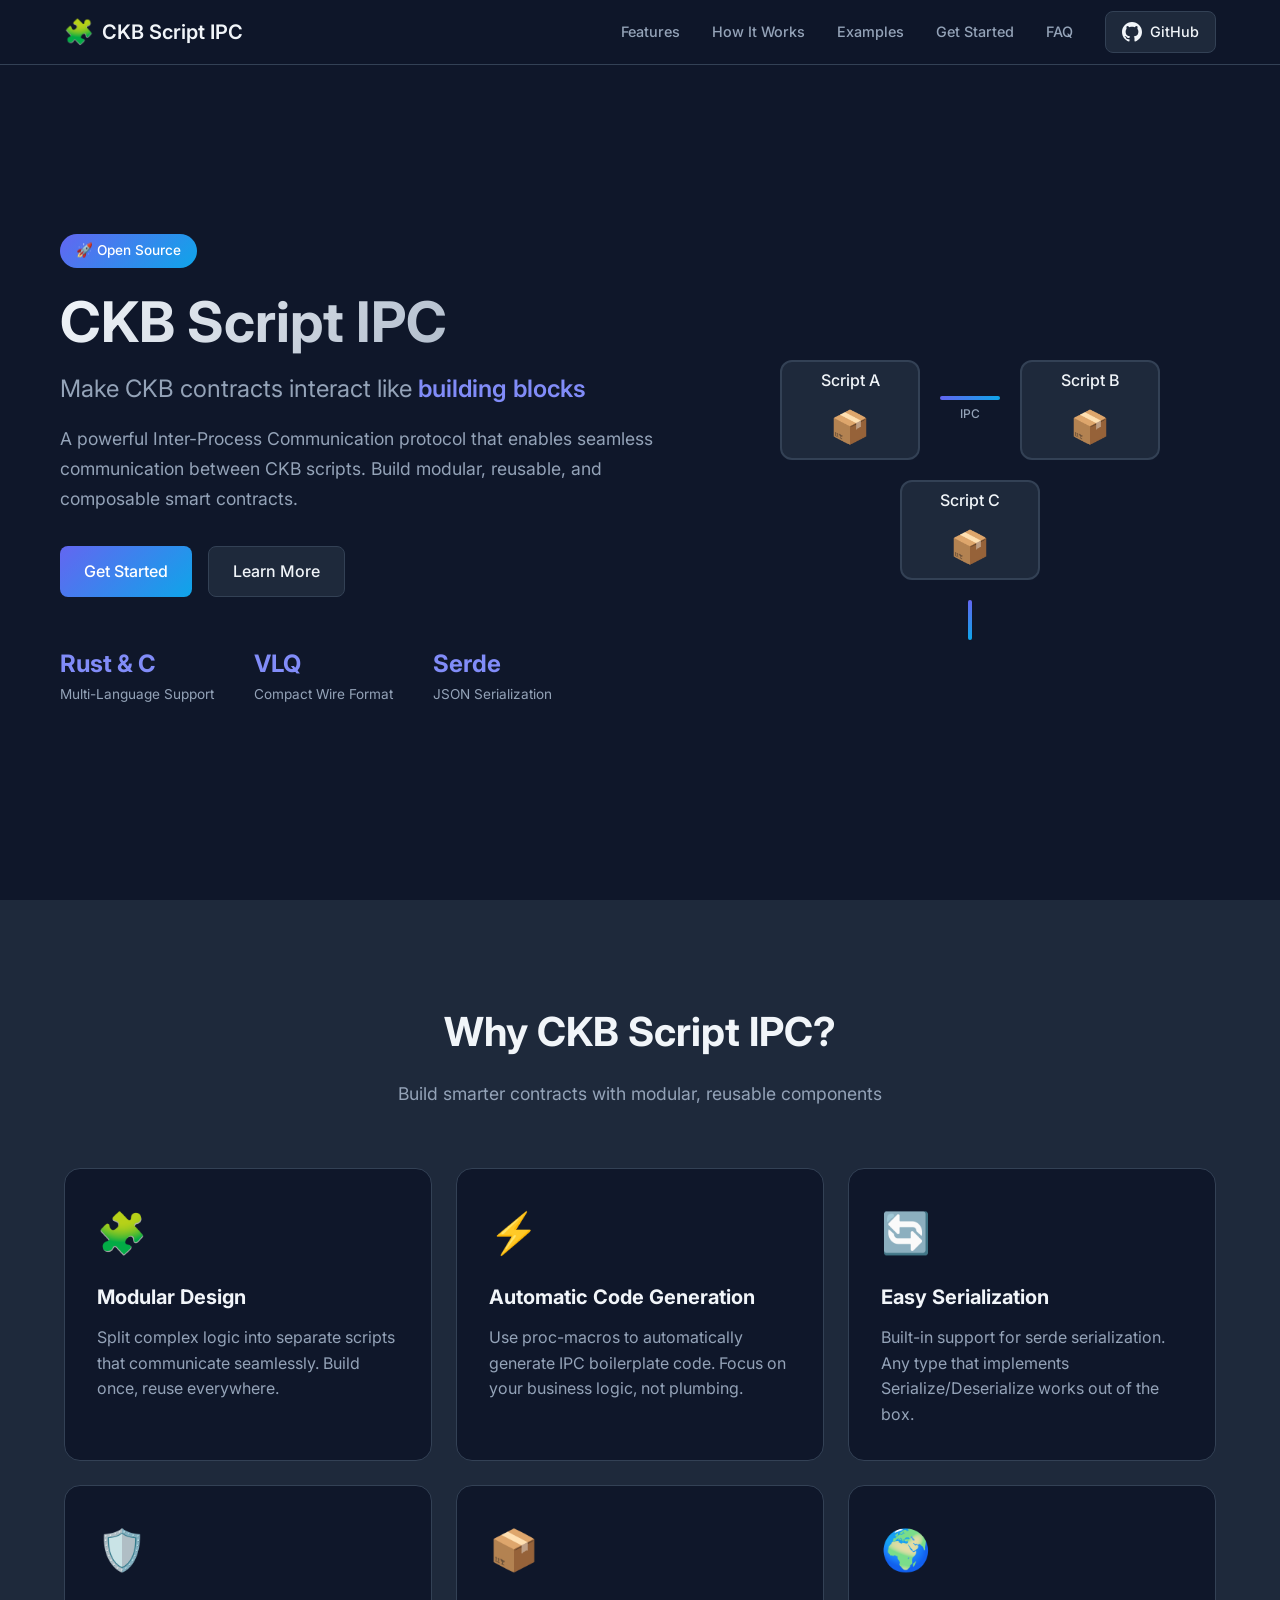
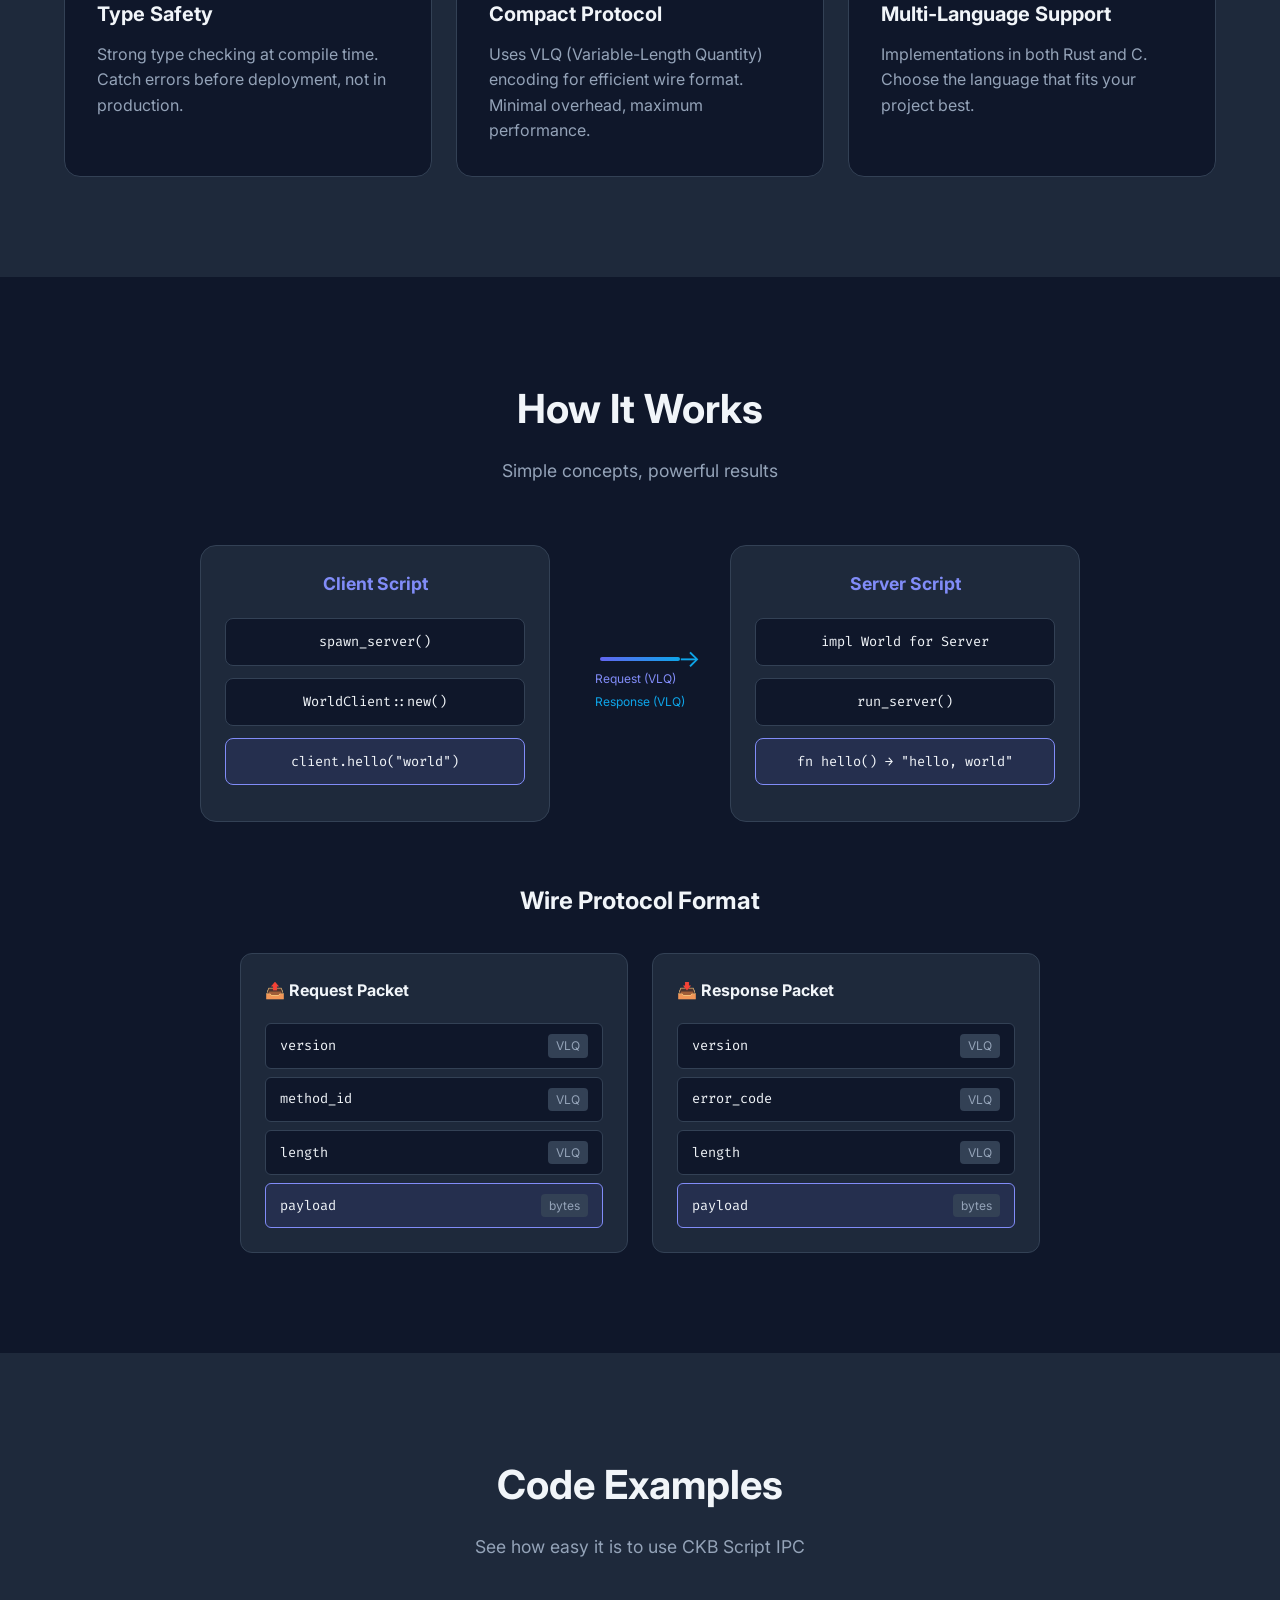
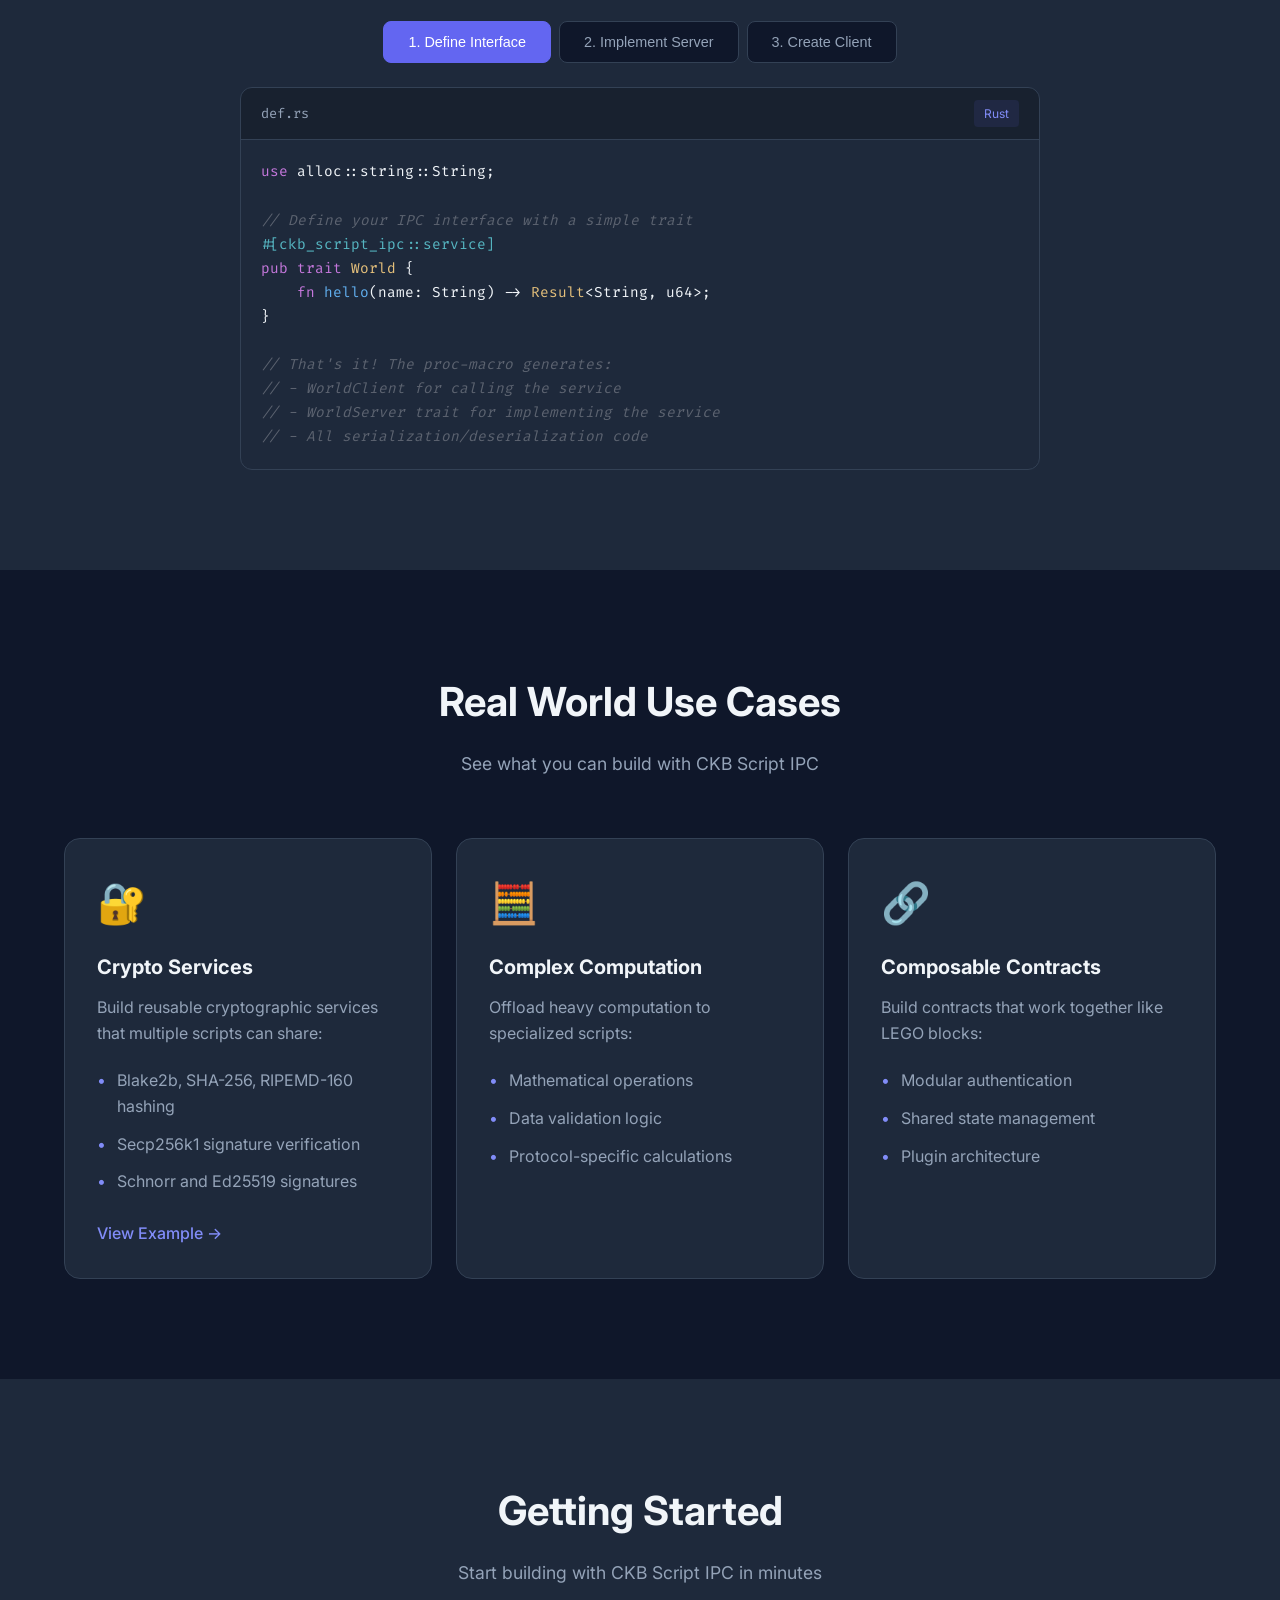
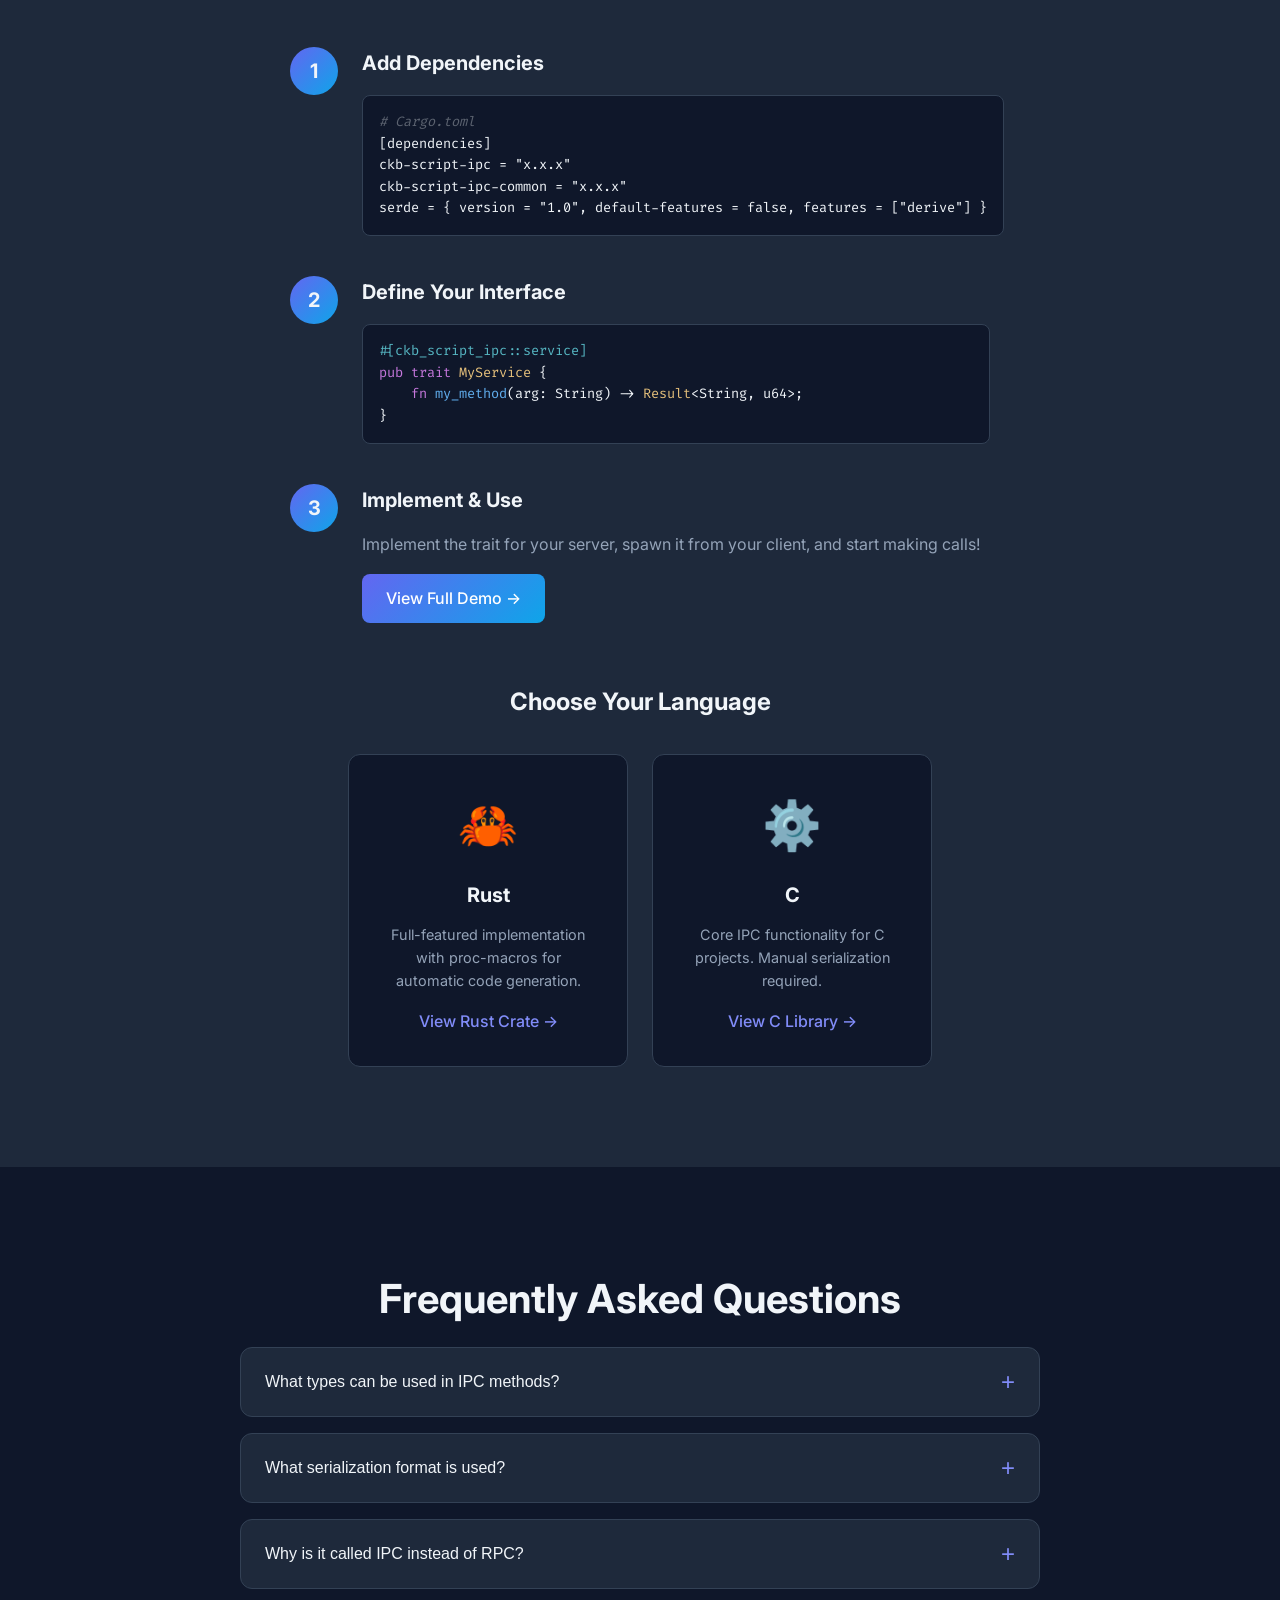
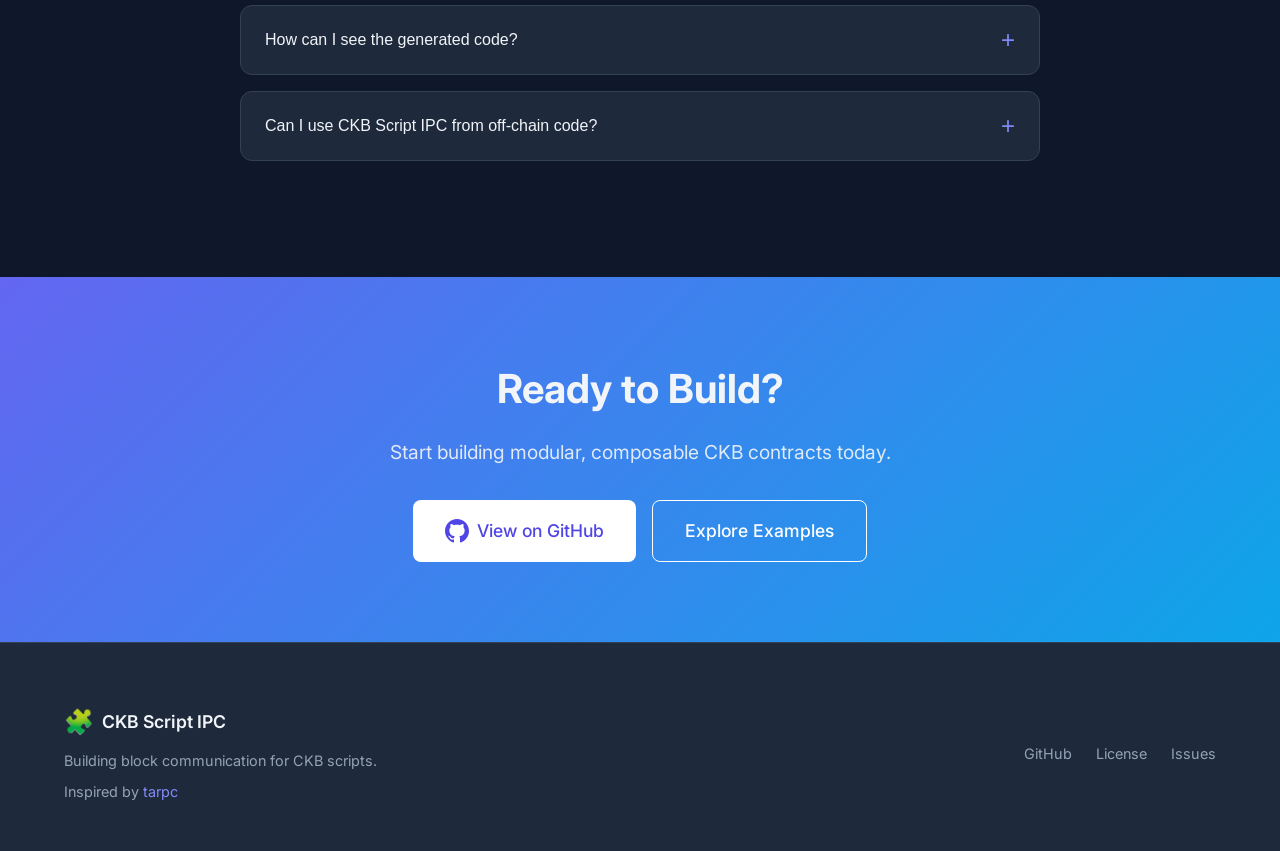
==== docs/index.html @ 823bba5c "Add frontend website to introduce CKB Script IPC technology Co-authored-by: gpBlockchain <32102187+g" ====
<!DOCTYPE html>
<html lang="en">
<head>
    <meta charset="UTF-8">
    <meta name="viewport" content="width=device-width, initial-scale=1.0">
    <title>CKB Script IPC - Building Block Communication for CKB Scripts</title>
    <link rel="stylesheet" href="styles.css">
    <link rel="preconnect" href="https://fonts.googleapis.com">
    <link rel="preconnect" href="https://fonts.gstatic.com" crossorigin>
    <link href="https://fonts.googleapis.com/css2?family=Inter:wght@300;400;500;600;700&family=Fira+Code:wght@400;500&display=swap" rel="stylesheet">
</head>
<body>
    <!-- Navigation -->
    <nav class="navbar">
        <div class="nav-container">
            <a href="#" class="logo">
                <span class="logo-icon">🧩</span>
                CKB Script IPC
            </a>
            <div class="nav-links">
                <a href="#features">Features</a>
                <a href="#how-it-works">How It Works</a>
                <a href="#examples">Examples</a>
                <a href="#getting-started">Get Started</a>
                <a href="#faq">FAQ</a>
                <a href="https://github.com/gpBlockchain/ckb-script-ipc" target="_blank" class="btn-github" aria-label="View project on GitHub">
                    <svg width="20" height="20" viewBox="0 0 24 24" fill="currentColor" aria-hidden="true">
                        <path d="M12 0c-6.626 0-12 5.373-12 12 0 5.302 3.438 9.8 8.207 11.387.599.111.793-.261.793-.577v-2.234c-3.338.726-4.033-1.416-4.033-1.416-.546-1.387-1.333-1.756-1.333-1.756-1.089-.745.083-.729.083-.729 1.205.084 1.839 1.237 1.839 1.237 1.07 1.834 2.807 1.304 3.492.997.107-.775.418-1.305.762-1.604-2.665-.305-5.467-1.334-5.467-5.931 0-1.311.469-2.381 1.236-3.221-.124-.303-.535-1.524.117-3.176 0 0 1.008-.322 3.301 1.23.957-.266 1.983-.399 3.003-.404 1.02.005 2.047.138 3.006.404 2.291-1.552 3.297-1.23 3.297-1.23.653 1.653.242 2.874.118 3.176.77.84 1.235 1.911 1.235 3.221 0 4.609-2.807 5.624-5.479 5.921.43.372.823 1.102.823 2.222v3.293c0 .319.192.694.801.576 4.765-1.589 8.199-6.086 8.199-11.386 0-6.627-5.373-12-12-12z"/>
                    </svg>
                    GitHub
                </a>
            </div>
            <button class="mobile-menu-btn">☰</button>
        </div>
    </nav>

    <!-- Hero Section -->
    <header class="hero">
        <div class="hero-content">
            <div class="hero-badge">🚀 Open Source</div>
            <h1>CKB Script IPC</h1>
            <p class="hero-subtitle">
                Make CKB contracts interact like <span class="highlight">building blocks</span>
            </p>
            <p class="hero-description">
                A powerful Inter-Process Communication protocol that enables seamless communication 
                between CKB scripts. Build modular, reusable, and composable smart contracts.
            </p>
            <div class="hero-buttons">
                <a href="#getting-started" class="btn btn-primary">Get Started</a>
                <a href="#how-it-works" class="btn btn-secondary">Learn More</a>
            </div>
            <div class="hero-stats">
                <div class="stat">
                    <span class="stat-number">Rust & C</span>
                    <span class="stat-label">Multi-Language Support</span>
                </div>
                <div class="stat">
                    <span class="stat-number">VLQ</span>
                    <span class="stat-label">Compact Wire Format</span>
                </div>
                <div class="stat">
                    <span class="stat-number">Serde</span>
                    <span class="stat-label">JSON Serialization</span>
                </div>
            </div>
        </div>
        <div class="hero-visual">
            <div class="blocks-animation">
                <div class="block block-1">
                    <span>Script A</span>
                    <div class="block-icon">📦</div>
                </div>
                <div class="connection">
                    <div class="data-flow"></div>
                    <span class="connection-label">IPC</span>
                </div>
                <div class="block block-2">
                    <span>Script B</span>
                    <div class="block-icon">📦</div>
                </div>
                <div class="connection vertical">
                    <div class="data-flow"></div>
                </div>
                <div class="block block-3">
                    <span>Script C</span>
                    <div class="block-icon">📦</div>
                </div>
            </div>
        </div>
    </header>

    <!-- Features Section -->
    <section id="features" class="features">
        <div class="container">
            <h2 class="section-title">Why CKB Script IPC?</h2>
            <p class="section-subtitle">
                Build smarter contracts with modular, reusable components
            </p>
            <div class="features-grid">
                <div class="feature-card">
                    <div class="feature-icon">🧩</div>
                    <h3>Modular Design</h3>
                    <p>Split complex logic into separate scripts that communicate seamlessly. Build once, reuse everywhere.</p>
                </div>
                <div class="feature-card">
                    <div class="feature-icon">⚡</div>
                    <h3>Automatic Code Generation</h3>
                    <p>Use proc-macros to automatically generate IPC boilerplate code. Focus on your business logic, not plumbing.</p>
                </div>
                <div class="feature-card">
                    <div class="feature-icon">🔄</div>
                    <h3>Easy Serialization</h3>
                    <p>Built-in support for serde serialization. Any type that implements Serialize/Deserialize works out of the box.</p>
                </div>
                <div class="feature-card">
                    <div class="feature-icon">🛡️</div>
                    <h3>Type Safety</h3>
                    <p>Strong type checking at compile time. Catch errors before deployment, not in production.</p>
                </div>
                <div class="feature-card">
                    <div class="feature-icon">📦</div>
                    <h3>Compact Protocol</h3>
                    <p>Uses VLQ (Variable-Length Quantity) encoding for efficient wire format. Minimal overhead, maximum performance.</p>
                </div>
                <div class="feature-card">
                    <div class="feature-icon">🌍</div>
                    <h3>Multi-Language Support</h3>
                    <p>Implementations in both Rust and C. Choose the language that fits your project best.</p>
                </div>
            </div>
        </div>
    </section>

    <!-- How It Works Section -->
    <section id="how-it-works" class="how-it-works">
        <div class="container">
            <h2 class="section-title">How It Works</h2>
            <p class="section-subtitle">
                Simple concepts, powerful results
            </p>
            
            <div class="architecture">
                <div class="arch-diagram">
                    <div class="arch-layer client-layer">
                        <h4>Client Script</h4>
                        <div class="arch-box">
                            <span>spawn_server()</span>
                        </div>
                        <div class="arch-box">
                            <span>WorldClient::new()</span>
                        </div>
                        <div class="arch-box highlight-box">
                            <span>client.hello("world")</span>
                        </div>
                    </div>
                    
                    <div class="arch-arrow">
                        <div class="arrow-line"></div>
                        <div class="arrow-labels">
                            <span class="arrow-label request">Request (VLQ)</span>
                            <span class="arrow-label response">Response (VLQ)</span>
                        </div>
                    </div>
                    
                    <div class="arch-layer server-layer">
                        <h4>Server Script</h4>
                        <div class="arch-box">
                            <span>impl World for Server</span>
                        </div>
                        <div class="arch-box">
                            <span>run_server()</span>
                        </div>
                        <div class="arch-box highlight-box">
                            <span>fn hello() → "hello, world"</span>
                        </div>
                    </div>
                </div>
            </div>

            <div class="protocol-details">
                <h3>Wire Protocol Format</h3>
                <div class="protocol-grid">
                    <div class="protocol-card">
                        <h4>📤 Request Packet</h4>
                        <div class="packet-structure">
                            <div class="packet-field">
                                <span class="field-name">version</span>
                                <span class="field-type">VLQ</span>
                            </div>
                            <div class="packet-field">
                                <span class="field-name">method_id</span>
                                <span class="field-type">VLQ</span>
                            </div>
                            <div class="packet-field">
                                <span class="field-name">length</span>
                                <span class="field-type">VLQ</span>
                            </div>
                            <div class="packet-field payload">
                                <span class="field-name">payload</span>
                                <span class="field-type">bytes</span>
                            </div>
                        </div>
                    </div>
                    <div class="protocol-card">
                        <h4>📥 Response Packet</h4>
                        <div class="packet-structure">
                            <div class="packet-field">
                                <span class="field-name">version</span>
                                <span class="field-type">VLQ</span>
                            </div>
                            <div class="packet-field">
                                <span class="field-name">error_code</span>
                                <span class="field-type">VLQ</span>
                            </div>
                            <div class="packet-field">
                                <span class="field-name">length</span>
                                <span class="field-type">VLQ</span>
                            </div>
                            <div class="packet-field payload">
                                <span class="field-name">payload</span>
                                <span class="field-type">bytes</span>
                            </div>
                        </div>
                    </div>
                </div>
            </div>
        </div>
    </section>

    <!-- Code Examples Section -->
    <section id="examples" class="examples">
        <div class="container">
            <h2 class="section-title">Code Examples</h2>
            <p class="section-subtitle">
                See how easy it is to use CKB Script IPC
            </p>

            <div class="code-tabs">
                <button class="tab-btn active" data-tab="define">1. Define Interface</button>
                <button class="tab-btn" data-tab="server">2. Implement Server</button>
                <button class="tab-btn" data-tab="client">3. Create Client</button>
            </div>

            <div class="code-panels">
                <div class="code-panel active" id="define">
                    <div class="code-header">
                        <span class="code-filename">def.rs</span>
                        <span class="code-lang">Rust</span>
                    </div>
                    <pre><code><span class="keyword">use</span> alloc::string::String;

<span class="comment">// Define your IPC interface with a simple trait</span>
<span class="attribute">#[ckb_script_ipc::service]</span>
<span class="keyword">pub trait</span> <span class="type">World</span> {
    <span class="keyword">fn</span> <span class="function">hello</span>(name: String) -> <span class="type">Result</span>&lt;String, u64&gt;;
}

<span class="comment">// That's it! The proc-macro generates:</span>
<span class="comment">// - WorldClient for calling the service</span>
<span class="comment">// - WorldServer trait for implementing the service</span>
<span class="comment">// - All serialization/deserialization code</span></code></pre>
                </div>

                <div class="code-panel" id="server">
                    <div class="code-header">
                        <span class="code-filename">server_entry.rs</span>
                        <span class="code-lang">Rust</span>
                    </div>
                    <pre><code><span class="keyword">use</span> crate::def::World;
<span class="keyword">use</span> ckb_script_ipc_common::spawn::run_server;

<span class="keyword">struct</span> <span class="type">WorldServer</span>;

<span class="keyword">impl</span> <span class="type">World</span> <span class="keyword">for</span> <span class="type">WorldServer</span> {
    <span class="comment">// Implement your method logic</span>
    <span class="keyword">fn</span> <span class="function">hello</span>(&amp;<span class="keyword">mut</span> <span class="keyword">self</span>, name: String) -> <span class="type">Result</span>&lt;String, u64&gt; {
        <span class="keyword">if</span> name == <span class="string">"error"</span> {
            <span class="type">Err</span>(<span class="number">1</span>)
        } <span class="keyword">else</span> {
            <span class="type">Ok</span>(<span class="macro">format!</span>(<span class="string">"hello, {}"</span>, name))
        }
    }
}

<span class="keyword">pub fn</span> <span class="function">server_entry</span>() -> <span class="type">Result</span>&lt;(), Error&gt; {
    <span class="keyword">let</span> world = WorldServer;
    <span class="comment">// Start the server - it runs in an infinite loop</span>
    run_server(world.server())
}</code></pre>
                </div>

                <div class="code-panel" id="client">
                    <div class="code-header">
                        <span class="code-filename">client_entry.rs</span>
                        <span class="code-lang">Rust</span>
                    </div>
                    <pre><code><span class="keyword">use</span> crate::def::WorldClient;
<span class="keyword">use</span> ckb_script_ipc_common::spawn::spawn_server;
<span class="keyword">use</span> ckb_std::ckb_constants::Source;

<span class="keyword">pub fn</span> <span class="function">client_entry</span>() -> <span class="type">Result</span>&lt;(), Error&gt; {
    <span class="comment">// 1. Spawn the server process</span>
    <span class="keyword">let</span> (read_pipe, write_pipe) = spawn_server(
        <span class="number">0</span>,
        Source::CellDep,
        &amp;[CString::new(<span class="string">"demo"</span>).unwrap().as_ref()],
    )?;

    <span class="comment">// 2. Create the client</span>
    <span class="keyword">let mut</span> client = WorldClient::new(read_pipe, write_pipe);

    <span class="comment">// 3. Make IPC calls - just like calling a local function!</span>
    <span class="keyword">let</span> result = client.hello(<span class="string">"world"</span>.into())?;
    <span class="comment">// result = "hello, world"</span>

    <span class="type">Ok</span>(())
}</code></pre>
                </div>
            </div>
        </div>
    </section>

    <!-- Use Cases Section -->
    <section id="use-cases" class="use-cases">
        <div class="container">
            <h2 class="section-title">Real World Use Cases</h2>
            <p class="section-subtitle">
                See what you can build with CKB Script IPC
            </p>

            <div class="use-case-grid">
                <div class="use-case-card">
                    <div class="use-case-icon">🔐</div>
                    <h3>Crypto Services</h3>
                    <p>Build reusable cryptographic services that multiple scripts can share:</p>
                    <ul>
                        <li>Blake2b, SHA-256, RIPEMD-160 hashing</li>
                        <li>Secp256k1 signature verification</li>
                        <li>Schnorr and Ed25519 signatures</li>
                    </ul>
                    <a href="https://github.com/gpBlockchain/ckb-script-ipc/tree/main/contracts/ckb-crypto-service" target="_blank" class="use-case-link">View Example →</a>
                </div>
                
                <div class="use-case-card">
                    <div class="use-case-icon">🧮</div>
                    <h3>Complex Computation</h3>
                    <p>Offload heavy computation to specialized scripts:</p>
                    <ul>
                        <li>Mathematical operations</li>
                        <li>Data validation logic</li>
                        <li>Protocol-specific calculations</li>
                    </ul>
                </div>
                
                <div class="use-case-card">
                    <div class="use-case-icon">🔗</div>
                    <h3>Composable Contracts</h3>
                    <p>Build contracts that work together like LEGO blocks:</p>
                    <ul>
                        <li>Modular authentication</li>
                        <li>Shared state management</li>
                        <li>Plugin architecture</li>
                    </ul>
                </div>
            </div>
        </div>
    </section>

    <!-- Getting Started Section -->
    <section id="getting-started" class="getting-started">
        <div class="container">
            <h2 class="section-title">Getting Started</h2>
            <p class="section-subtitle">
                Start building with CKB Script IPC in minutes
            </p>

            <div class="steps">
                <div class="step">
                    <div class="step-number">1</div>
                    <div class="step-content">
                        <h3>Add Dependencies</h3>
                        <div class="code-block">
                            <pre><code><span class="comment"># Cargo.toml</span>
[dependencies]
ckb-script-ipc = "x.x.x"
ckb-script-ipc-common = "x.x.x"
serde = { version = "1.0", default-features = false, features = ["derive"] }</code></pre>
                        </div>
                    </div>
                </div>

                <div class="step">
                    <div class="step-number">2</div>
                    <div class="step-content">
                        <h3>Define Your Interface</h3>
                        <div class="code-block">
                            <pre><code><span class="attribute">#[ckb_script_ipc::service]</span>
<span class="keyword">pub trait</span> <span class="type">MyService</span> {
    <span class="keyword">fn</span> <span class="function">my_method</span>(arg: String) -> <span class="type">Result</span>&lt;String, u64&gt;;
}</code></pre>
                        </div>
                    </div>
                </div>

                <div class="step">
                    <div class="step-number">3</div>
                    <div class="step-content">
                        <h3>Implement & Use</h3>
                        <p>Implement the trait for your server, spawn it from your client, and start making calls!</p>
                        <a href="https://github.com/gpBlockchain/ckb-script-ipc/tree/main/contracts/ckb-script-ipc-demo" target="_blank" class="btn btn-primary">View Full Demo →</a>
                    </div>
                </div>
            </div>

            <div class="language-options">
                <h3>Choose Your Language</h3>
                <div class="lang-cards">
                    <div class="lang-card">
                        <div class="lang-icon">🦀</div>
                        <h4>Rust</h4>
                        <p>Full-featured implementation with proc-macros for automatic code generation.</p>
                        <a href="https://github.com/gpBlockchain/ckb-script-ipc/tree/main/crates/ckb-script-ipc" target="_blank">View Rust Crate →</a>
                    </div>
                    <div class="lang-card">
                        <div class="lang-icon">⚙️</div>
                        <h4>C</h4>
                        <p>Core IPC functionality for C projects. Manual serialization required.</p>
                        <a href="https://github.com/gpBlockchain/ckb-script-ipc/tree/main/c" target="_blank">View C Library →</a>
                    </div>
                </div>
            </div>
        </div>
    </section>

    <!-- FAQ Section -->
    <section id="faq" class="faq">
        <div class="container">
            <h2 class="section-title">Frequently Asked Questions</h2>
            
            <div class="faq-list">
                <div class="faq-item">
                    <button class="faq-question">
                        <span>What types can be used in IPC methods?</span>
                        <span class="faq-icon">+</span>
                    </button>
                    <div class="faq-answer">
                        <p>Any type that implements <code>Serialize</code> and <code>Deserialize</code> from serde can be used. This includes all primitive types, standard library types, and custom structs annotated with <code>#[derive(Serialize, Deserialize)]</code>.</p>
                    </div>
                </div>

                <div class="faq-item">
                    <button class="faq-question">
                        <span>What serialization format is used?</span>
                        <span class="faq-icon">+</span>
                    </button>
                    <div class="faq-answer">
                        <p>CKB Script IPC uses <a href="https://crates.io/crates/serde_json" target="_blank">serde_json</a> for message serialization. This provides a good balance between human readability and compatibility.</p>
                    </div>
                </div>

                <div class="faq-item">
                    <button class="faq-question">
                        <span>Why is it called IPC instead of RPC?</span>
                        <span class="faq-icon">+</span>
                    </button>
                    <div class="faq-answer">
                        <p>The code operates within a script process that is part of a transaction, and can only run on the same machine. This is more akin to Inter-Process Communication (IPC) rather than Remote Procedure Call (RPC). RPC typically includes features like encryption, authentication, retries, and scaling that aren't relevant in this context.</p>
                    </div>
                </div>

                <div class="faq-item">
                    <button class="faq-question">
                        <span>How can I see the generated code?</span>
                        <span class="faq-icon">+</span>
                    </button>
                    <div class="faq-answer">
                        <p>Use <a href="https://github.com/dtolnay/cargo-expand" target="_blank">cargo-expand</a> to view the code generated by the <code>#[ckb_script_ipc::service]</code> macro.</p>
                    </div>
                </div>

                <div class="faq-item">
                    <button class="faq-question">
                        <span>Can I use CKB Script IPC from off-chain code?</span>
                        <span class="faq-icon">+</span>
                    </button>
                    <div class="faq-answer">
                        <p>Yes! Enable the <code>std</code> feature in <code>ckb-script-ipc-common</code> and use <code>native::spawn_server</code> to interact with on-chain script services from native code.</p>
                    </div>
                </div>
            </div>
        </div>
    </section>

    <!-- CTA Section -->
    <section class="cta">
        <div class="container">
            <h2>Ready to Build?</h2>
            <p>Start building modular, composable CKB contracts today.</p>
            <div class="cta-buttons">
                <a href="https://github.com/gpBlockchain/ckb-script-ipc" target="_blank" class="btn btn-primary btn-large">
                    <svg width="24" height="24" viewBox="0 0 24 24" fill="currentColor" aria-hidden="true">
                        <path d="M12 0c-6.626 0-12 5.373-12 12 0 5.302 3.438 9.8 8.207 11.387.599.111.793-.261.793-.577v-2.234c-3.338.726-4.033-1.416-4.033-1.416-.546-1.387-1.333-1.756-1.333-1.756-1.089-.745.083-.729.083-.729 1.205.084 1.839 1.237 1.839 1.237 1.07 1.834 2.807 1.304 3.492.997.107-.775.418-1.305.762-1.604-2.665-.305-5.467-1.334-5.467-5.931 0-1.311.469-2.381 1.236-3.221-.124-.303-.535-1.524.117-3.176 0 0 1.008-.322 3.301 1.23.957-.266 1.983-.399 3.003-.404 1.02.005 2.047.138 3.006.404 2.291-1.552 3.297-1.23 3.297-1.23.653 1.653.242 2.874.118 3.176.77.84 1.235 1.911 1.235 3.221 0 4.609-2.807 5.624-5.479 5.921.43.372.823 1.102.823 2.222v3.293c0 .319.192.694.801.576 4.765-1.589 8.199-6.086 8.199-11.386 0-6.627-5.373-12-12-12z"/>
                    </svg>
                    View on GitHub
                </a>
                <a href="#examples" class="btn btn-secondary btn-large">Explore Examples</a>
            </div>
        </div>
    </section>

    <!-- Footer -->
    <footer class="footer">
        <div class="container">
            <div class="footer-content">
                <div class="footer-logo">
                    <span class="logo-icon">🧩</span>
                    <span>CKB Script IPC</span>
                </div>
                <p>Building block communication for CKB scripts.</p>
                <p class="footer-credit">
                    Inspired by <a href="https://github.com/google/tarpc" target="_blank">tarpc</a>
                </p>
            </div>
            <div class="footer-links">
                <a href="https://github.com/gpBlockchain/ckb-script-ipc" target="_blank">GitHub</a>
                <a href="https://github.com/gpBlockchain/ckb-script-ipc/blob/main/LICENSE" target="_blank">License</a>
                <a href="https://github.com/gpBlockchain/ckb-script-ipc/issues" target="_blank">Issues</a>
            </div>
        </div>
    </footer>

    <script src="script.js"></script>
</body>
</html>
---- docs/styles.css ----
/* CSS Variables */
:root {
    --primary-color: #6366f1;
    --primary-dark: #4f46e5;
    --primary-light: #818cf8;
    --secondary-color: #0ea5e9;
    --accent-color: #22c55e;
    --background-color: #0f172a;
    --surface-color: #1e293b;
    --surface-light: #334155;
    --text-color: #f1f5f9;
    --text-muted: #94a3b8;
    --border-color: #334155;
    --gradient-start: #6366f1;
    --gradient-end: #0ea5e9;
    --code-bg: #1e293b;
    --code-border: #334155;
}

/* Reset & Base */
*, *::before, *::after {
    box-sizing: border-box;
    margin: 0;
    padding: 0;
}

html {
    scroll-behavior: smooth;
}

body {
    font-family: 'Inter', -apple-system, BlinkMacSystemFont, 'Segoe UI', Roboto, sans-serif;
    background-color: var(--background-color);
    color: var(--text-color);
    line-height: 1.6;
}

a {
    color: var(--primary-light);
    text-decoration: none;
    transition: color 0.2s;
}

a:hover {
    color: var(--secondary-color);
}

code {
    font-family: 'Fira Code', 'Consolas', monospace;
}

.container {
    max-width: 1200px;
    margin: 0 auto;
    padding: 0 24px;
}

/* Navigation */
.navbar {
    position: fixed;
    top: 0;
    left: 0;
    right: 0;
    z-index: 1000;
    background: rgba(15, 23, 42, 0.9);
    backdrop-filter: blur(10px);
    border-bottom: 1px solid var(--border-color);
}

.nav-container {
    max-width: 1200px;
    margin: 0 auto;
    padding: 0 24px;
    display: flex;
    align-items: center;
    justify-content: space-between;
    height: 64px;
}

.logo {
    display: flex;
    align-items: center;
    gap: 8px;
    font-weight: 600;
    font-size: 1.25rem;
    color: var(--text-color);
}

.logo-icon {
    font-size: 1.5rem;
}

.nav-links {
    display: flex;
    align-items: center;
    gap: 32px;
}

.nav-links a {
    color: var(--text-muted);
    font-size: 0.9rem;
    font-weight: 500;
    transition: color 0.2s;
}

.nav-links a:hover {
    color: var(--text-color);
}

.btn-github {
    display: flex;
    align-items: center;
    gap: 8px;
    background: var(--surface-color);
    padding: 8px 16px;
    border-radius: 8px;
    color: var(--text-color) !important;
    border: 1px solid var(--border-color);
}

.btn-github:hover {
    background: var(--surface-light);
}

.mobile-menu-btn {
    display: none;
    background: none;
    border: none;
    color: var(--text-color);
    font-size: 1.5rem;
    cursor: pointer;
}

/* Hero Section */
.hero {
    min-height: 100vh;
    padding: 120px 24px 80px;
    display: flex;
    align-items: center;
    justify-content: center;
    gap: 60px;
    max-width: 1400px;
    margin: 0 auto;
    flex-wrap: wrap;
}

.hero-content {
    flex: 1;
    min-width: 300px;
    max-width: 600px;
}

.hero-badge {
    display: inline-block;
    background: linear-gradient(135deg, var(--gradient-start), var(--gradient-end));
    color: white;
    padding: 6px 16px;
    border-radius: 20px;
    font-size: 0.85rem;
    font-weight: 500;
    margin-bottom: 24px;
}

.hero h1 {
    font-size: 3.5rem;
    font-weight: 700;
    line-height: 1.1;
    margin-bottom: 16px;
    background: linear-gradient(135deg, var(--text-color), var(--text-muted));
    -webkit-background-clip: text;
    -webkit-text-fill-color: transparent;
    background-clip: text;
}

.hero-subtitle {
    font-size: 1.5rem;
    color: var(--text-muted);
    margin-bottom: 16px;
}

.highlight {
    color: var(--primary-light);
    font-weight: 600;
}

.hero-description {
    font-size: 1.1rem;
    color: var(--text-muted);
    margin-bottom: 32px;
    line-height: 1.7;
}

.hero-buttons {
    display: flex;
    gap: 16px;
    margin-bottom: 48px;
    flex-wrap: wrap;
}

.btn {
    display: inline-flex;
    align-items: center;
    justify-content: center;
    gap: 8px;
    padding: 12px 24px;
    border-radius: 8px;
    font-weight: 500;
    font-size: 1rem;
    transition: all 0.2s;
    cursor: pointer;
    border: none;
}

.btn-primary {
    background: linear-gradient(135deg, var(--gradient-start), var(--gradient-end));
    color: white;
}

.btn-primary:hover {
    transform: translateY(-2px);
    box-shadow: 0 8px 20px rgba(99, 102, 241, 0.3);
    color: white;
}

.btn-secondary {
    background: var(--surface-color);
    color: var(--text-color);
    border: 1px solid var(--border-color);
}

.btn-secondary:hover {
    background: var(--surface-light);
    color: var(--text-color);
}

.btn-large {
    padding: 16px 32px;
    font-size: 1.1rem;
}

.hero-stats {
    display: flex;
    gap: 40px;
    flex-wrap: wrap;
}

.stat {
    display: flex;
    flex-direction: column;
}

.stat-number {
    font-size: 1.5rem;
    font-weight: 700;
    color: var(--primary-light);
}

.stat-label {
    font-size: 0.85rem;
    color: var(--text-muted);
}

/* Hero Visual / Animation */
.hero-visual {
    flex: 1;
    min-width: 300px;
    max-width: 500px;
    display: flex;
    justify-content: center;
    align-items: center;
}

.blocks-animation {
    display: flex;
    flex-wrap: wrap;
    gap: 20px;
    justify-content: center;
    align-items: center;
    position: relative;
}

.block {
    width: 140px;
    height: 100px;
    background: var(--surface-color);
    border: 2px solid var(--border-color);
    border-radius: 12px;
    display: flex;
    flex-direction: column;
    align-items: center;
    justify-content: center;
    gap: 8px;
    font-weight: 500;
    transition: all 0.3s;
    animation: float 3s ease-in-out infinite;
}

.block:hover {
    border-color: var(--primary-light);
    transform: translateY(-4px);
    box-shadow: 0 8px 24px rgba(99, 102, 241, 0.2);
}

.block-1 { animation-delay: 0s; }
.block-2 { animation-delay: 0.5s; }
.block-3 { animation-delay: 1s; }

.block-icon {
    font-size: 2rem;
}

.connection {
    display: flex;
    flex-direction: column;
    align-items: center;
    gap: 4px;
}

.connection.vertical {
    position: absolute;
    bottom: -60px;
    left: 50%;
    transform: translateX(-50%);
}

.data-flow {
    width: 60px;
    height: 4px;
    background: linear-gradient(90deg, var(--gradient-start), var(--gradient-end));
    border-radius: 2px;
    position: relative;
    overflow: hidden;
}

.connection.vertical .data-flow {
    width: 4px;
    height: 40px;
    background: linear-gradient(180deg, var(--gradient-start), var(--gradient-end));
}

.data-flow::after {
    content: '';
    position: absolute;
    top: 0;
    left: -100%;
    width: 50%;
    height: 100%;
    background: linear-gradient(90deg, transparent, rgba(255,255,255,0.5), transparent);
    animation: dataflow 1.5s infinite;
}

.connection-label {
    font-size: 0.75rem;
    color: var(--text-muted);
    font-weight: 500;
}

@keyframes float {
    0%, 100% { transform: translateY(0); }
    50% { transform: translateY(-8px); }
}

@keyframes dataflow {
    0% { left: -100%; }
    100% { left: 200%; }
}

/* Respect user preferences for reduced motion */
@media (prefers-reduced-motion: reduce) {
    .block {
        animation: none;
    }
    
    .data-flow::after {
        animation: none;
    }
    
    .feature-card,
    .use-case-card,
    .lang-card,
    .step,
    .faq-item {
        transition: none;
    }
}

/* Sections Common Styles */
section {
    padding: 100px 24px;
}

.section-title {
    font-size: 2.5rem;
    font-weight: 700;
    text-align: center;
    margin-bottom: 16px;
}

.section-subtitle {
    text-align: center;
    color: var(--text-muted);
    font-size: 1.1rem;
    max-width: 600px;
    margin: 0 auto 60px;
}

/* Features Section */
.features {
    background: var(--surface-color);
}

.features-grid {
    display: grid;
    grid-template-columns: repeat(auto-fit, minmax(300px, 1fr));
    gap: 24px;
}

.feature-card {
    background: var(--background-color);
    border: 1px solid var(--border-color);
    border-radius: 16px;
    padding: 32px;
    transition: all 0.3s;
}

.feature-card:hover {
    border-color: var(--primary-light);
    transform: translateY(-4px);
}

.feature-icon {
    font-size: 2.5rem;
    margin-bottom: 16px;
}

.feature-card h3 {
    font-size: 1.25rem;
    margin-bottom: 12px;
}

.feature-card p {
    color: var(--text-muted);
    line-height: 1.6;
}

/* How It Works Section */
.how-it-works {
    background: var(--background-color);
}

.architecture {
    margin-bottom: 60px;
}

.arch-diagram {
    display: flex;
    align-items: stretch;
    justify-content: center;
    gap: 40px;
    flex-wrap: wrap;
}

.arch-layer {
    background: var(--surface-color);
    border: 1px solid var(--border-color);
    border-radius: 16px;
    padding: 24px;
    min-width: 250px;
    flex: 1;
    max-width: 350px;
}

.arch-layer h4 {
    text-align: center;
    margin-bottom: 20px;
    color: var(--primary-light);
    font-size: 1.1rem;
}

.arch-box {
    background: var(--background-color);
    border: 1px solid var(--border-color);
    border-radius: 8px;
    padding: 12px 16px;
    margin-bottom: 12px;
    font-family: 'Fira Code', monospace;
    font-size: 0.85rem;
    text-align: center;
}

.arch-box.highlight-box {
    border-color: var(--primary-light);
    background: rgba(99, 102, 241, 0.1);
}

.arch-arrow {
    display: flex;
    flex-direction: column;
    align-items: center;
    justify-content: center;
    gap: 8px;
    min-width: 100px;
}

.arrow-line {
    width: 80px;
    height: 4px;
    background: linear-gradient(90deg, var(--gradient-start), var(--gradient-end));
    border-radius: 2px;
    position: relative;
}

.arrow-line::after {
    content: '→';
    position: absolute;
    right: -20px;
    top: 50%;
    transform: translateY(-50%);
    font-size: 1.5rem;
    color: var(--secondary-color);
}

.arrow-labels {
    display: flex;
    flex-direction: column;
    gap: 4px;
}

.arrow-label {
    font-size: 0.75rem;
    color: var(--text-muted);
}

.arrow-label.request {
    color: var(--primary-light);
}

.arrow-label.response {
    color: var(--secondary-color);
}

/* Protocol Details */
.protocol-details h3 {
    text-align: center;
    margin-bottom: 32px;
    font-size: 1.5rem;
}

.protocol-grid {
    display: grid;
    grid-template-columns: repeat(auto-fit, minmax(280px, 1fr));
    gap: 24px;
    max-width: 800px;
    margin: 0 auto;
}

.protocol-card {
    background: var(--surface-color);
    border: 1px solid var(--border-color);
    border-radius: 12px;
    padding: 24px;
}

.protocol-card h4 {
    margin-bottom: 20px;
    color: var(--text-color);
}

.packet-structure {
    display: flex;
    flex-direction: column;
    gap: 8px;
}

.packet-field {
    display: flex;
    justify-content: space-between;
    align-items: center;
    background: var(--background-color);
    padding: 10px 14px;
    border-radius: 6px;
    border: 1px solid var(--border-color);
}

.packet-field.payload {
    background: rgba(99, 102, 241, 0.1);
    border-color: var(--primary-light);
}

.field-name {
    font-family: 'Fira Code', monospace;
    font-size: 0.85rem;
}

.field-type {
    font-size: 0.75rem;
    color: var(--text-muted);
    background: var(--surface-light);
    padding: 2px 8px;
    border-radius: 4px;
}

/* Code Examples Section */
.examples {
    background: var(--surface-color);
}

.code-tabs {
    display: flex;
    justify-content: center;
    gap: 8px;
    margin-bottom: 24px;
    flex-wrap: wrap;
}

.tab-btn {
    background: var(--background-color);
    border: 1px solid var(--border-color);
    color: var(--text-muted);
    padding: 12px 24px;
    border-radius: 8px;
    font-size: 0.9rem;
    font-weight: 500;
    cursor: pointer;
    transition: all 0.2s;
}

.tab-btn:hover {
    border-color: var(--primary-light);
    color: var(--text-color);
}

.tab-btn.active {
    background: var(--primary-color);
    border-color: var(--primary-color);
    color: white;
}

.code-panels {
    max-width: 800px;
    margin: 0 auto;
}

.code-panel {
    display: none;
    background: var(--code-bg);
    border: 1px solid var(--code-border);
    border-radius: 12px;
    overflow: hidden;
}

.code-panel.active {
    display: block;
}

.code-header {
    display: flex;
    justify-content: space-between;
    align-items: center;
    padding: 12px 20px;
    background: rgba(0, 0, 0, 0.2);
    border-bottom: 1px solid var(--code-border);
}

.code-filename {
    font-family: 'Fira Code', monospace;
    font-size: 0.85rem;
    color: var(--text-muted);
}

.code-lang {
    font-size: 0.75rem;
    color: var(--primary-light);
    background: rgba(99, 102, 241, 0.1);
    padding: 4px 10px;
    border-radius: 4px;
}

.code-panel pre {
    padding: 20px;
    overflow-x: auto;
    font-size: 0.9rem;
    line-height: 1.6;
}

.code-panel code {
    font-family: 'Fira Code', monospace;
}

/* Syntax Highlighting */
.keyword { color: #c678dd; }
.type { color: #e5c07b; }
.function { color: #61afef; }
.string { color: #98c379; }
.number { color: #d19a66; }
.comment { color: #5c6370; font-style: italic; }
.attribute { color: #56b6c2; }
.macro { color: #61afef; }

/* Use Cases Section */
.use-cases {
    background: var(--background-color);
}

.use-case-grid {
    display: grid;
    grid-template-columns: repeat(auto-fit, minmax(300px, 1fr));
    gap: 24px;
}

.use-case-card {
    background: var(--surface-color);
    border: 1px solid var(--border-color);
    border-radius: 16px;
    padding: 32px;
    transition: all 0.3s;
}

.use-case-card:hover {
    border-color: var(--primary-light);
}

.use-case-icon {
    font-size: 2.5rem;
    margin-bottom: 16px;
}

.use-case-card h3 {
    font-size: 1.25rem;
    margin-bottom: 12px;
}

.use-case-card p {
    color: var(--text-muted);
    margin-bottom: 16px;
}

.use-case-card ul {
    list-style: none;
    margin-bottom: 20px;
}

.use-case-card li {
    color: var(--text-muted);
    padding: 6px 0;
    padding-left: 20px;
    position: relative;
}

.use-case-card li::before {
    content: '•';
    position: absolute;
    left: 0;
    color: var(--primary-light);
}

.use-case-link {
    display: inline-block;
    color: var(--primary-light);
    font-weight: 500;
}

/* Getting Started Section */
.getting-started {
    background: var(--surface-color);
}

.steps {
    max-width: 700px;
    margin: 0 auto 60px;
}

.step {
    display: flex;
    gap: 24px;
    margin-bottom: 40px;
}

.step-number {
    width: 48px;
    height: 48px;
    background: linear-gradient(135deg, var(--gradient-start), var(--gradient-end));
    border-radius: 50%;
    display: flex;
    align-items: center;
    justify-content: center;
    font-weight: 700;
    font-size: 1.25rem;
    flex-shrink: 0;
}

.step-content {
    flex: 1;
}

.step-content h3 {
    margin-bottom: 16px;
    font-size: 1.25rem;
}

.step-content p {
    color: var(--text-muted);
    margin-bottom: 16px;
}

.code-block {
    background: var(--background-color);
    border: 1px solid var(--border-color);
    border-radius: 8px;
    overflow: hidden;
}

.code-block pre {
    padding: 16px;
    overflow-x: auto;
    font-size: 0.85rem;
    line-height: 1.5;
}

.language-options {
    text-align: center;
}

.language-options h3 {
    margin-bottom: 32px;
    font-size: 1.5rem;
}

.lang-cards {
    display: flex;
    justify-content: center;
    gap: 24px;
    flex-wrap: wrap;
}

.lang-card {
    background: var(--background-color);
    border: 1px solid var(--border-color);
    border-radius: 12px;
    padding: 32px;
    width: 280px;
    text-align: center;
    transition: all 0.3s;
}

.lang-card:hover {
    border-color: var(--primary-light);
}

.lang-icon {
    font-size: 3rem;
    margin-bottom: 16px;
}

.lang-card h4 {
    margin-bottom: 12px;
    font-size: 1.25rem;
}

.lang-card p {
    color: var(--text-muted);
    margin-bottom: 16px;
    font-size: 0.9rem;
}

.lang-card a {
    font-weight: 500;
}

/* FAQ Section */
.faq {
    background: var(--background-color);
}

.faq-list {
    max-width: 800px;
    margin: 0 auto;
}

.faq-item {
    border: 1px solid var(--border-color);
    border-radius: 12px;
    margin-bottom: 16px;
    overflow: hidden;
    background: var(--surface-color);
}

.faq-question {
    width: 100%;
    display: flex;
    justify-content: space-between;
    align-items: center;
    padding: 20px 24px;
    background: none;
    border: none;
    color: var(--text-color);
    font-size: 1rem;
    font-weight: 500;
    text-align: left;
    cursor: pointer;
    transition: background 0.2s;
}

.faq-question:hover {
    background: rgba(255, 255, 255, 0.02);
}

.faq-icon {
    font-size: 1.5rem;
    color: var(--primary-light);
    transition: transform 0.3s;
}

.faq-item.active .faq-icon {
    transform: rotate(45deg);
}

.faq-answer {
    max-height: 0;
    overflow: hidden;
    transition: max-height 0.3s ease-out, padding 0.3s;
}

.faq-item.active .faq-answer {
    max-height: 500px;
    padding: 0 24px 20px;
}

.faq-answer p {
    color: var(--text-muted);
    line-height: 1.7;
}

.faq-answer code {
    background: var(--background-color);
    padding: 2px 8px;
    border-radius: 4px;
    font-size: 0.9em;
}

/* CTA Section */
.cta {
    background: linear-gradient(135deg, var(--primary-color), var(--secondary-color));
    text-align: center;
    padding: 80px 24px;
}

.cta h2 {
    font-size: 2.5rem;
    margin-bottom: 16px;
}

.cta p {
    font-size: 1.2rem;
    opacity: 0.9;
    margin-bottom: 32px;
}

.cta-buttons {
    display: flex;
    justify-content: center;
    gap: 16px;
    flex-wrap: wrap;
}

.cta .btn-primary {
    background: white;
    color: var(--primary-dark);
}

.cta .btn-primary:hover {
    box-shadow: 0 8px 20px rgba(0, 0, 0, 0.2);
}

.cta .btn-secondary {
    background: transparent;
    border-color: white;
    color: white;
}

.cta .btn-secondary:hover {
    background: rgba(255, 255, 255, 0.1);
}

/* Footer */
.footer {
    background: var(--surface-color);
    padding: 60px 24px;
    border-top: 1px solid var(--border-color);
}

.footer .container {
    display: flex;
    justify-content: space-between;
    align-items: center;
    flex-wrap: wrap;
    gap: 24px;
}

.footer-content {
    text-align: left;
}

.footer-logo {
    display: flex;
    align-items: center;
    gap: 8px;
    font-weight: 600;
    font-size: 1.1rem;
    margin-bottom: 8px;
}

.footer-content p {
    color: var(--text-muted);
    font-size: 0.9rem;
}

.footer-credit {
    margin-top: 8px;
}

.footer-links {
    display: flex;
    gap: 24px;
}

.footer-links a {
    color: var(--text-muted);
    font-size: 0.9rem;
}

.footer-links a:hover {
    color: var(--text-color);
}

/* Mobile Responsive */
@media (max-width: 768px) {
    .nav-links {
        display: none;
        position: absolute;
        top: 64px;
        left: 0;
        right: 0;
        background: var(--surface-color);
        flex-direction: column;
        padding: 24px;
        gap: 16px;
        border-bottom: 1px solid var(--border-color);
    }

    .nav-links.active {
        display: flex;
    }

    .mobile-menu-btn {
        display: block;
    }

    .hero {
        padding-top: 100px;
        flex-direction: column;
        text-align: center;
    }

    .hero h1 {
        font-size: 2.5rem;
    }

    .hero-subtitle {
        font-size: 1.25rem;
    }

    .hero-buttons {
        justify-content: center;
    }

    .hero-stats {
        justify-content: center;
    }

    .section-title {
        font-size: 2rem;
    }

    .arch-diagram {
        flex-direction: column;
        align-items: center;
    }

    .arch-arrow {
        transform: rotate(90deg);
        margin: 20px 0;
    }

    .step {
        flex-direction: column;
        text-align: center;
    }

    .step-number {
        margin: 0 auto;
    }

    .footer .container {
        flex-direction: column;
        text-align: center;
    }
}
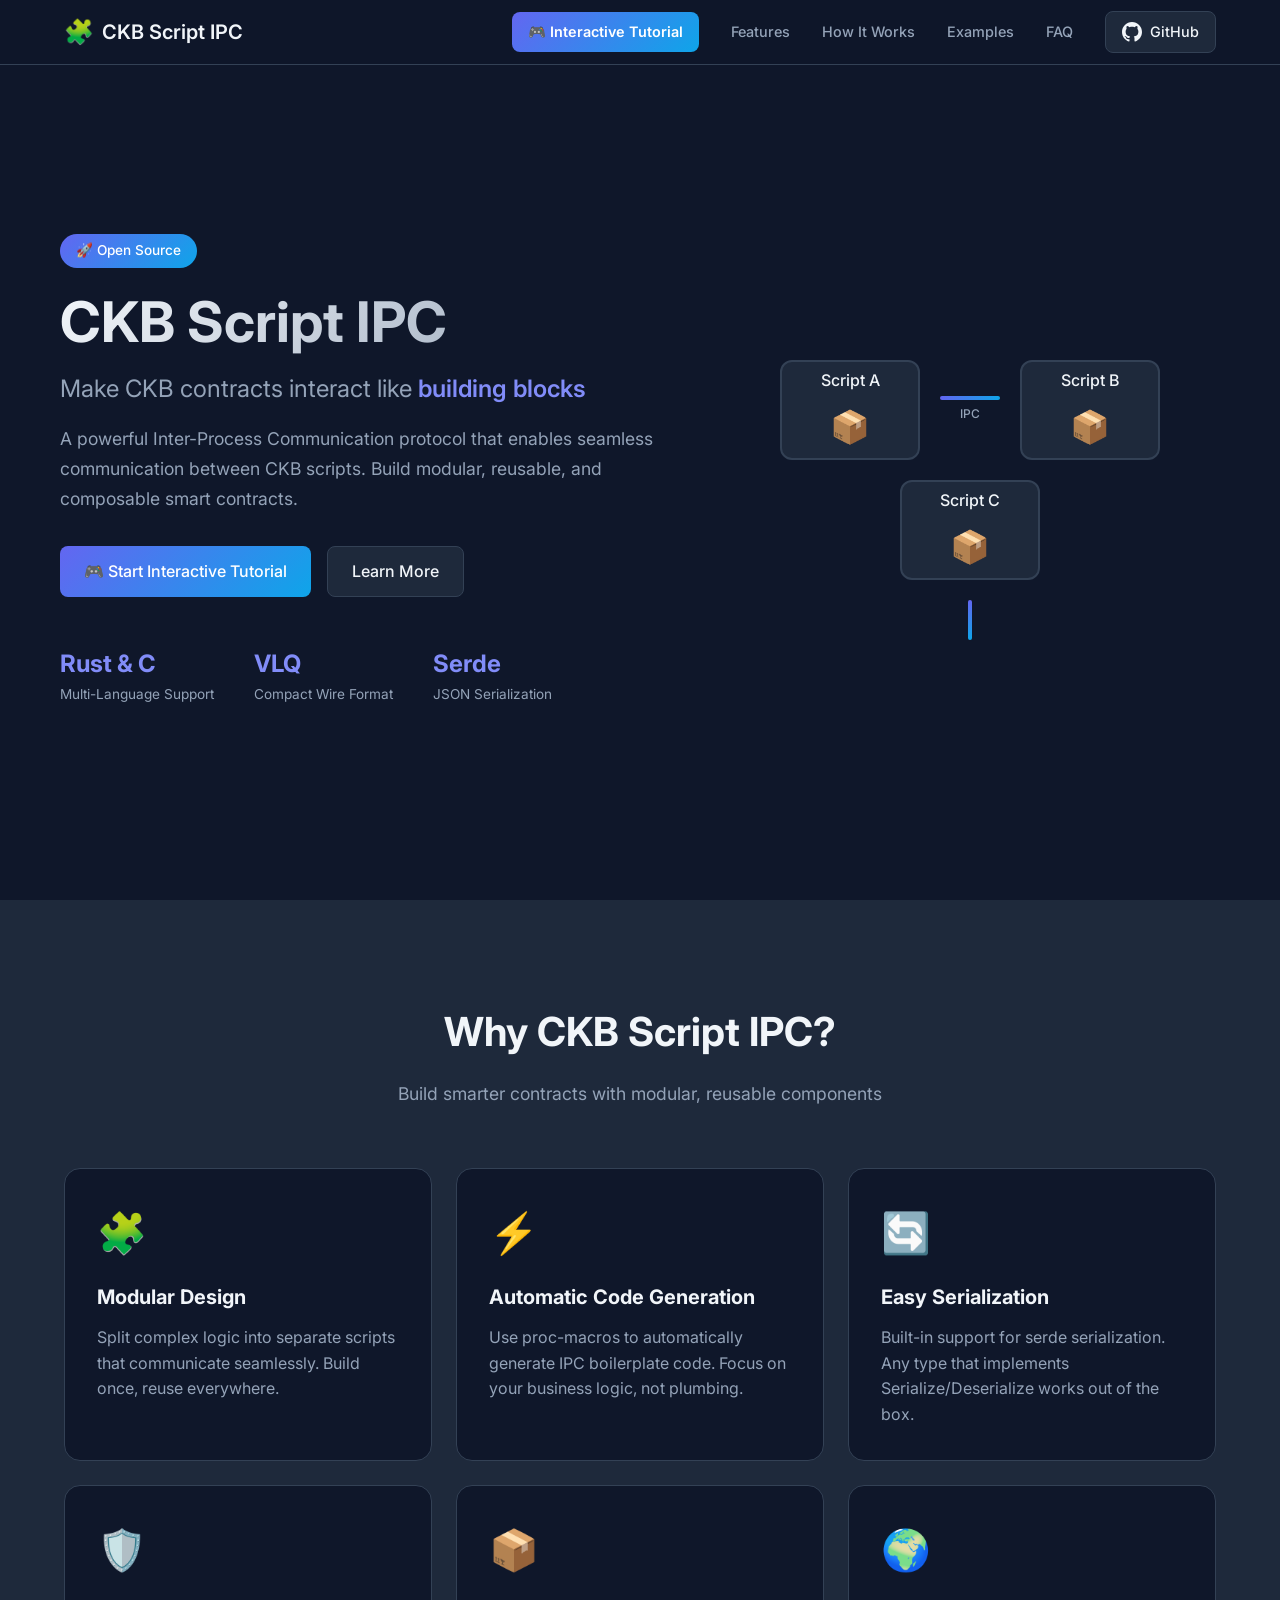
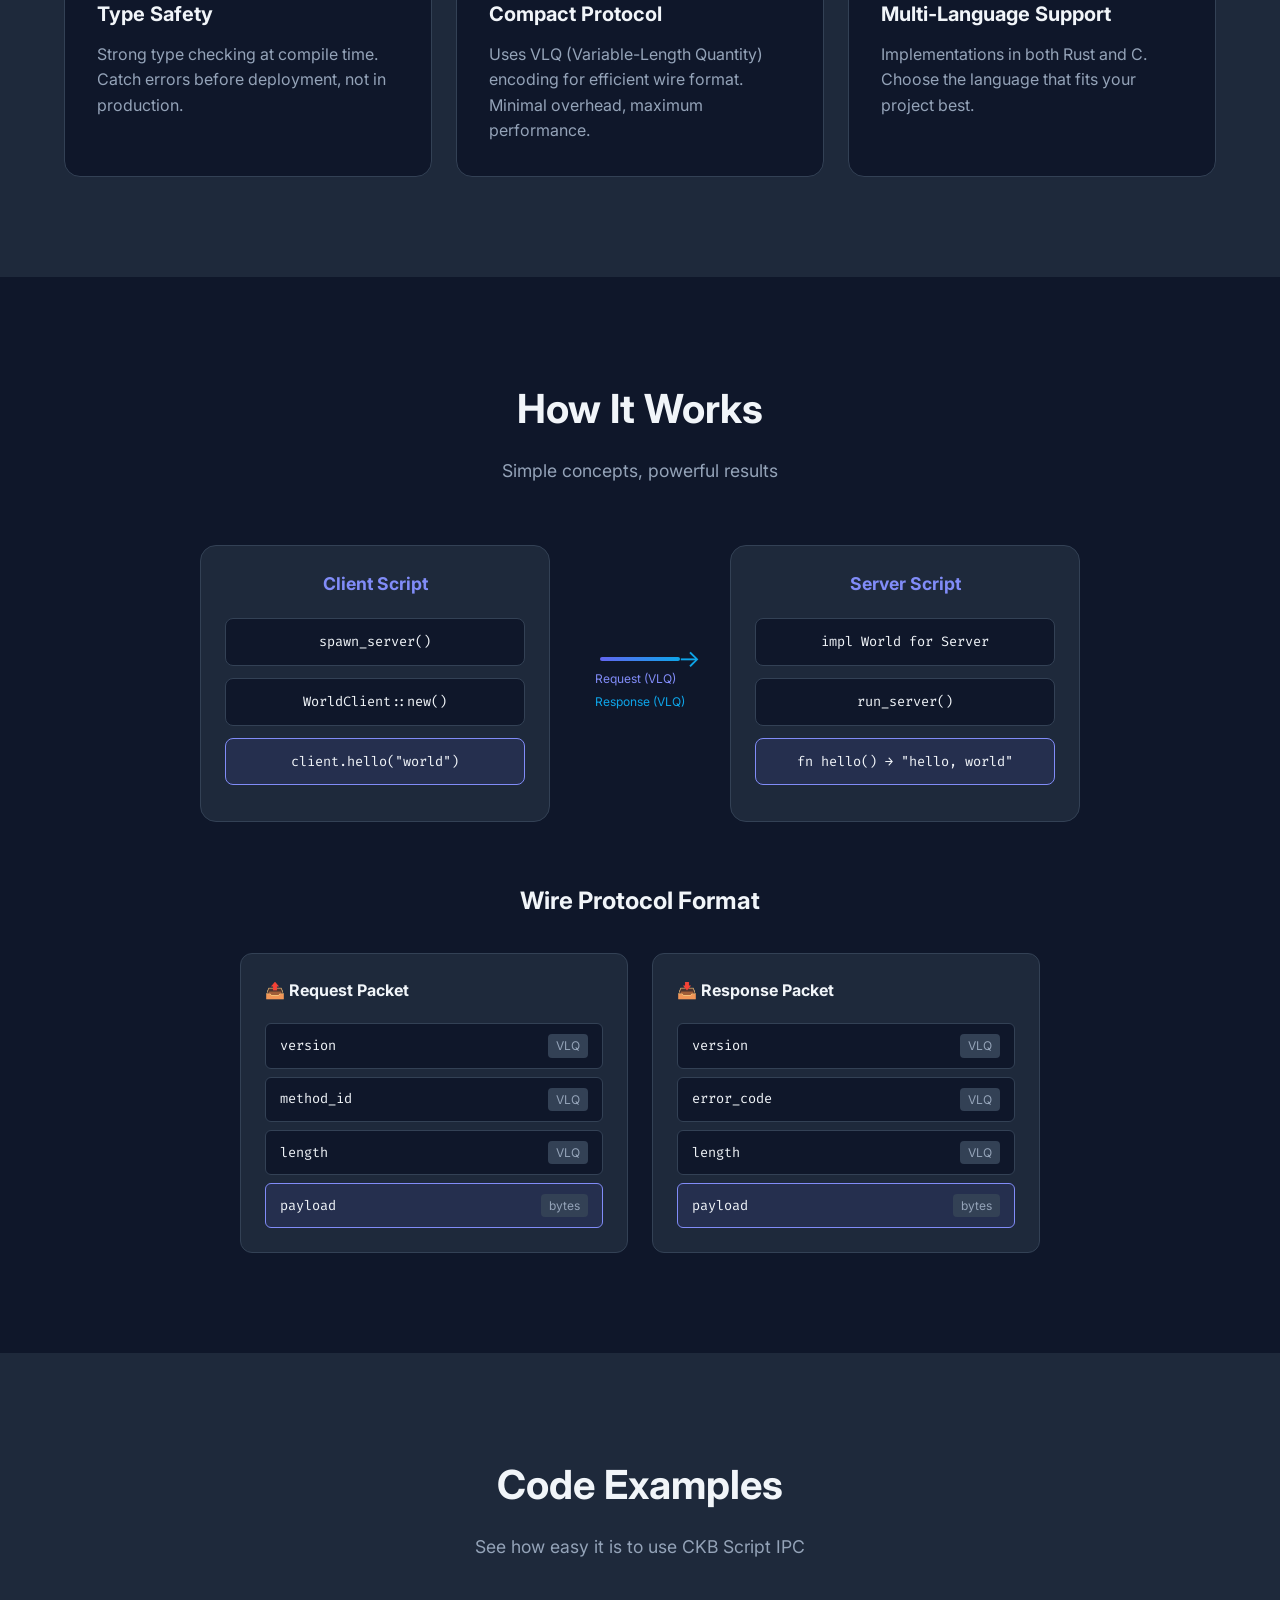
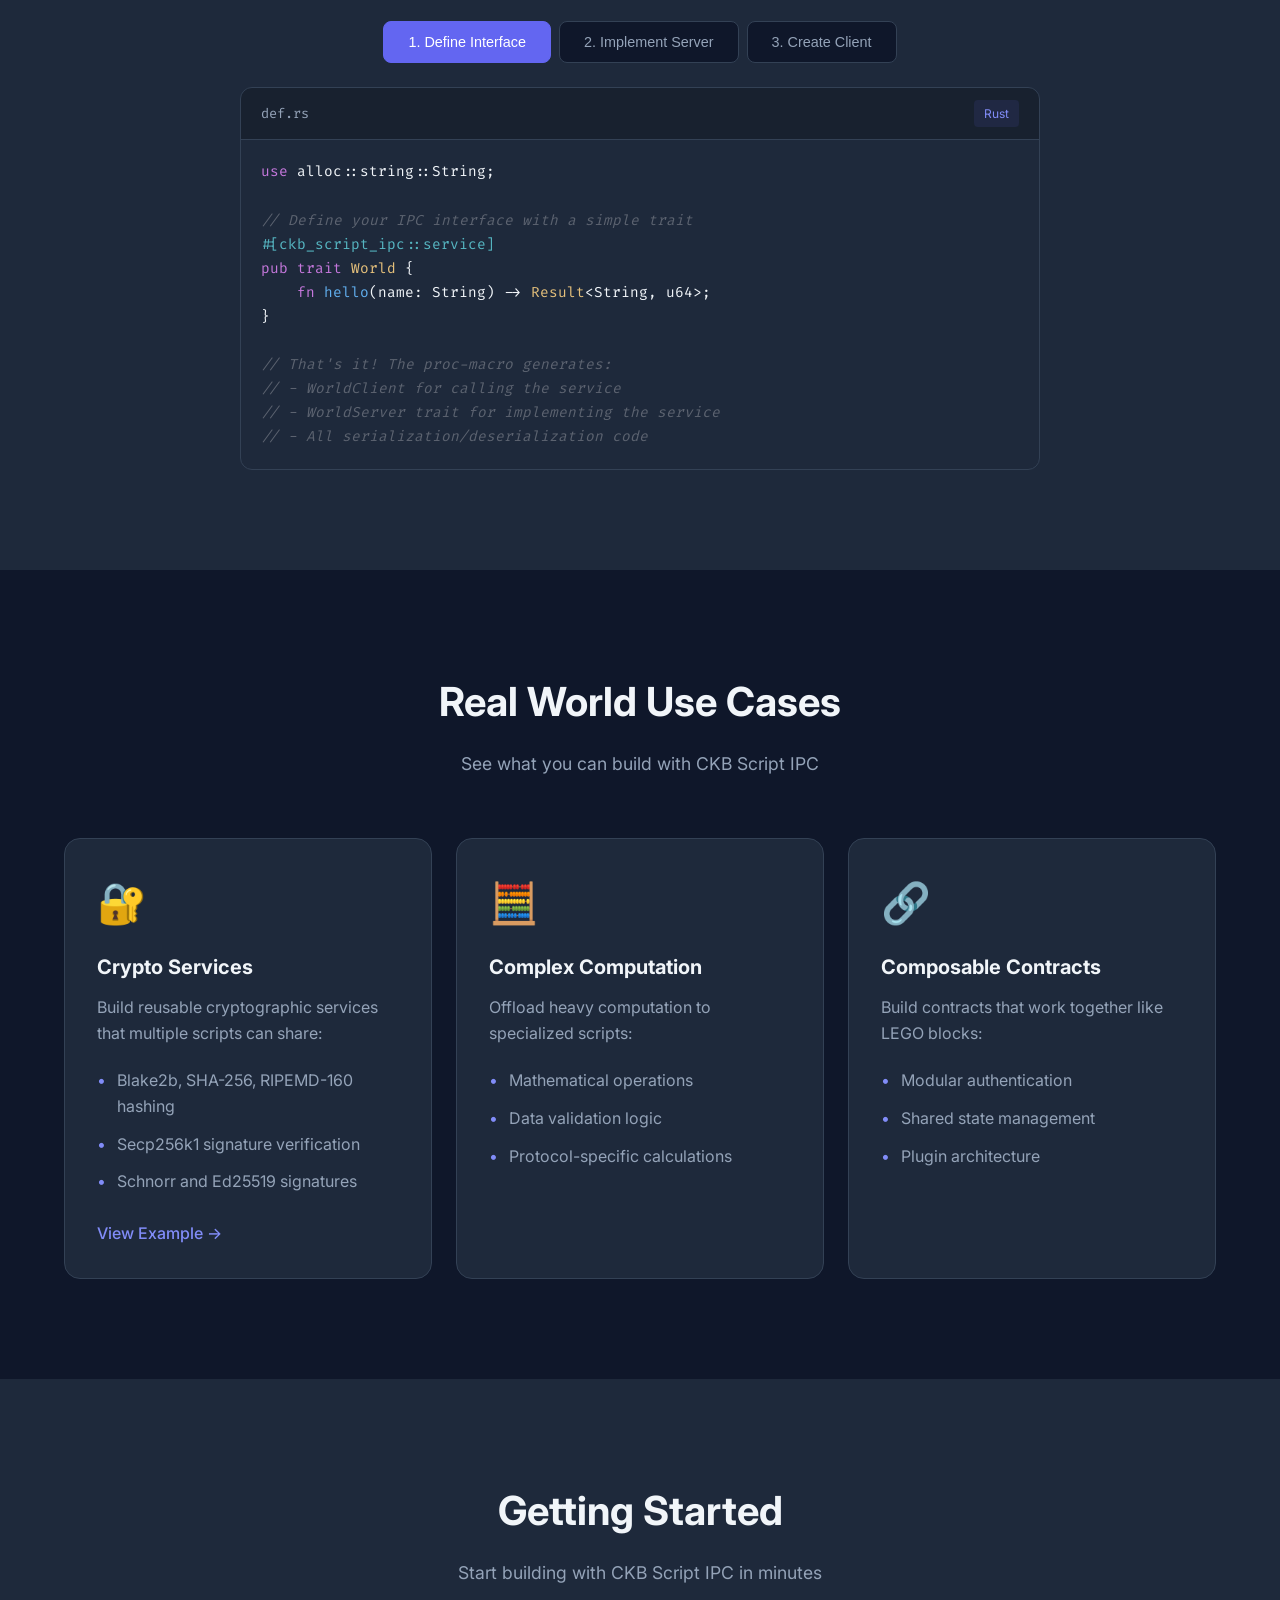
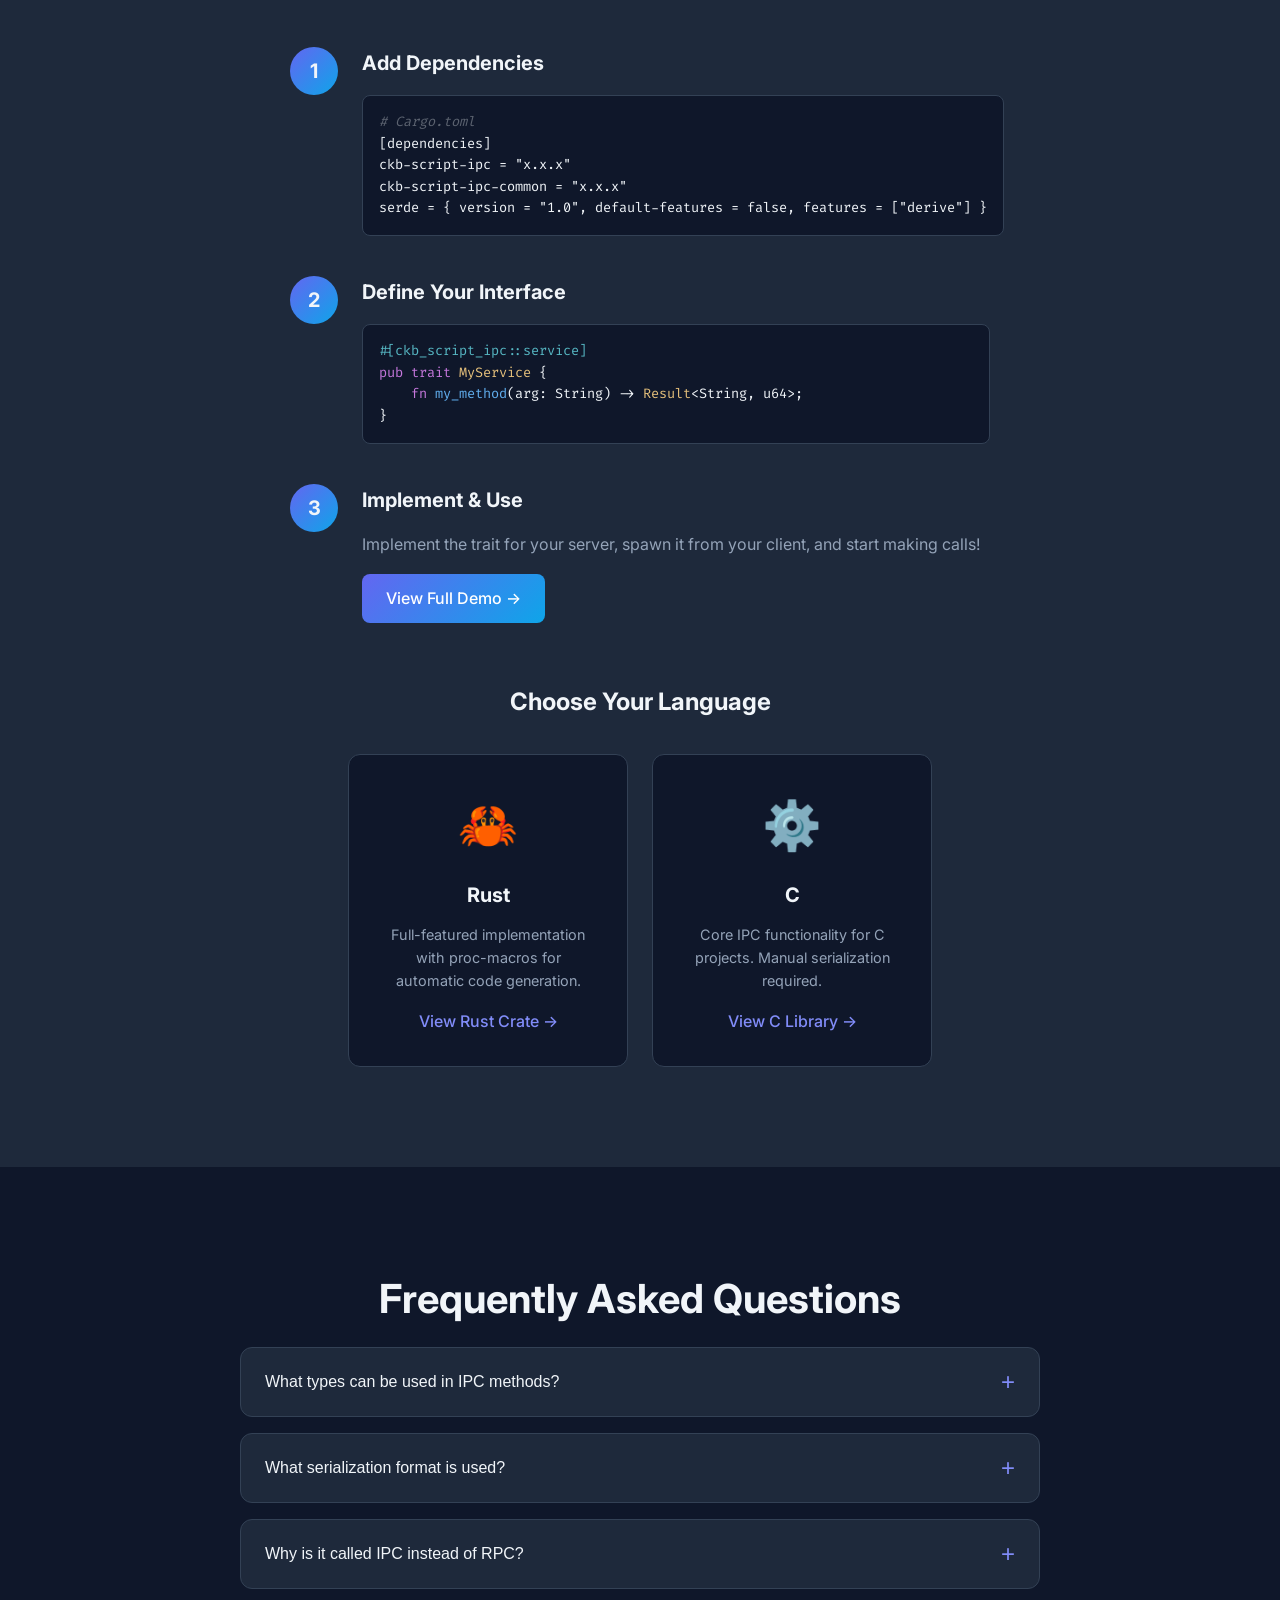
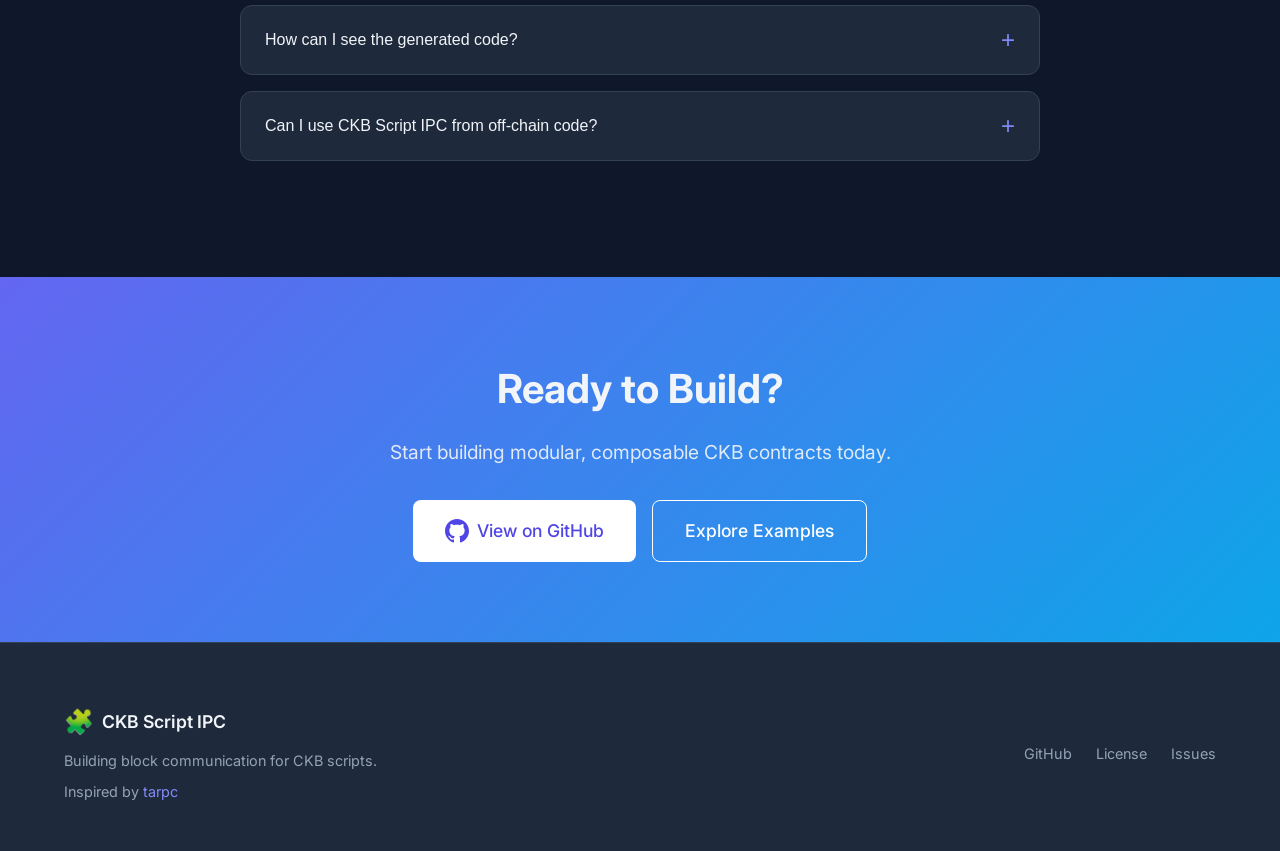
==== commit fdfb90b2: "Add interactive hands-on tutorial playground for CKB Script IPC Co-authored-by: gpBlockchain <321021" ====
--- a/docs/index.html
+++ b/docs/index.html
@@ -18,10 +18,10 @@
                 CKB Script IPC
             </a>
             <div class="nav-links">
+                <a href="playground.html" class="nav-highlight">🎮 Interactive Tutorial</a>
                 <a href="#features">Features</a>
                 <a href="#how-it-works">How It Works</a>
                 <a href="#examples">Examples</a>
-                <a href="#getting-started">Get Started</a>
                 <a href="#faq">FAQ</a>
                 <a href="https://github.com/gpBlockchain/ckb-script-ipc" target="_blank" class="btn-github" aria-label="View project on GitHub">
                     <svg width="20" height="20" viewBox="0 0 24 24" fill="currentColor" aria-hidden="true">
@@ -47,7 +47,7 @@
                 between CKB scripts. Build modular, reusable, and composable smart contracts.
             </p>
             <div class="hero-buttons">
-                <a href="#getting-started" class="btn btn-primary">Get Started</a>
+                <a href="playground.html" class="btn btn-primary">🎮 Start Interactive Tutorial</a>
                 <a href="#how-it-works" class="btn btn-secondary">Learn More</a>
             </div>
             <div class="hero-stats">
--- a/docs/styles.css
+++ b/docs/styles.css
@@ -107,6 +107,19 @@
     color: var(--text-color);
 }
 
+.nav-links a.nav-highlight {
+    background: linear-gradient(135deg, var(--primary-color), var(--secondary-color));
+    padding: 8px 16px;
+    border-radius: 8px;
+    color: white !important;
+    font-weight: 600;
+}
+
+.nav-links a.nav-highlight:hover {
+    transform: translateY(-2px);
+    box-shadow: 0 4px 12px rgba(99, 102, 241, 0.3);
+}
+
 .btn-github {
     display: flex;
     align-items: center;
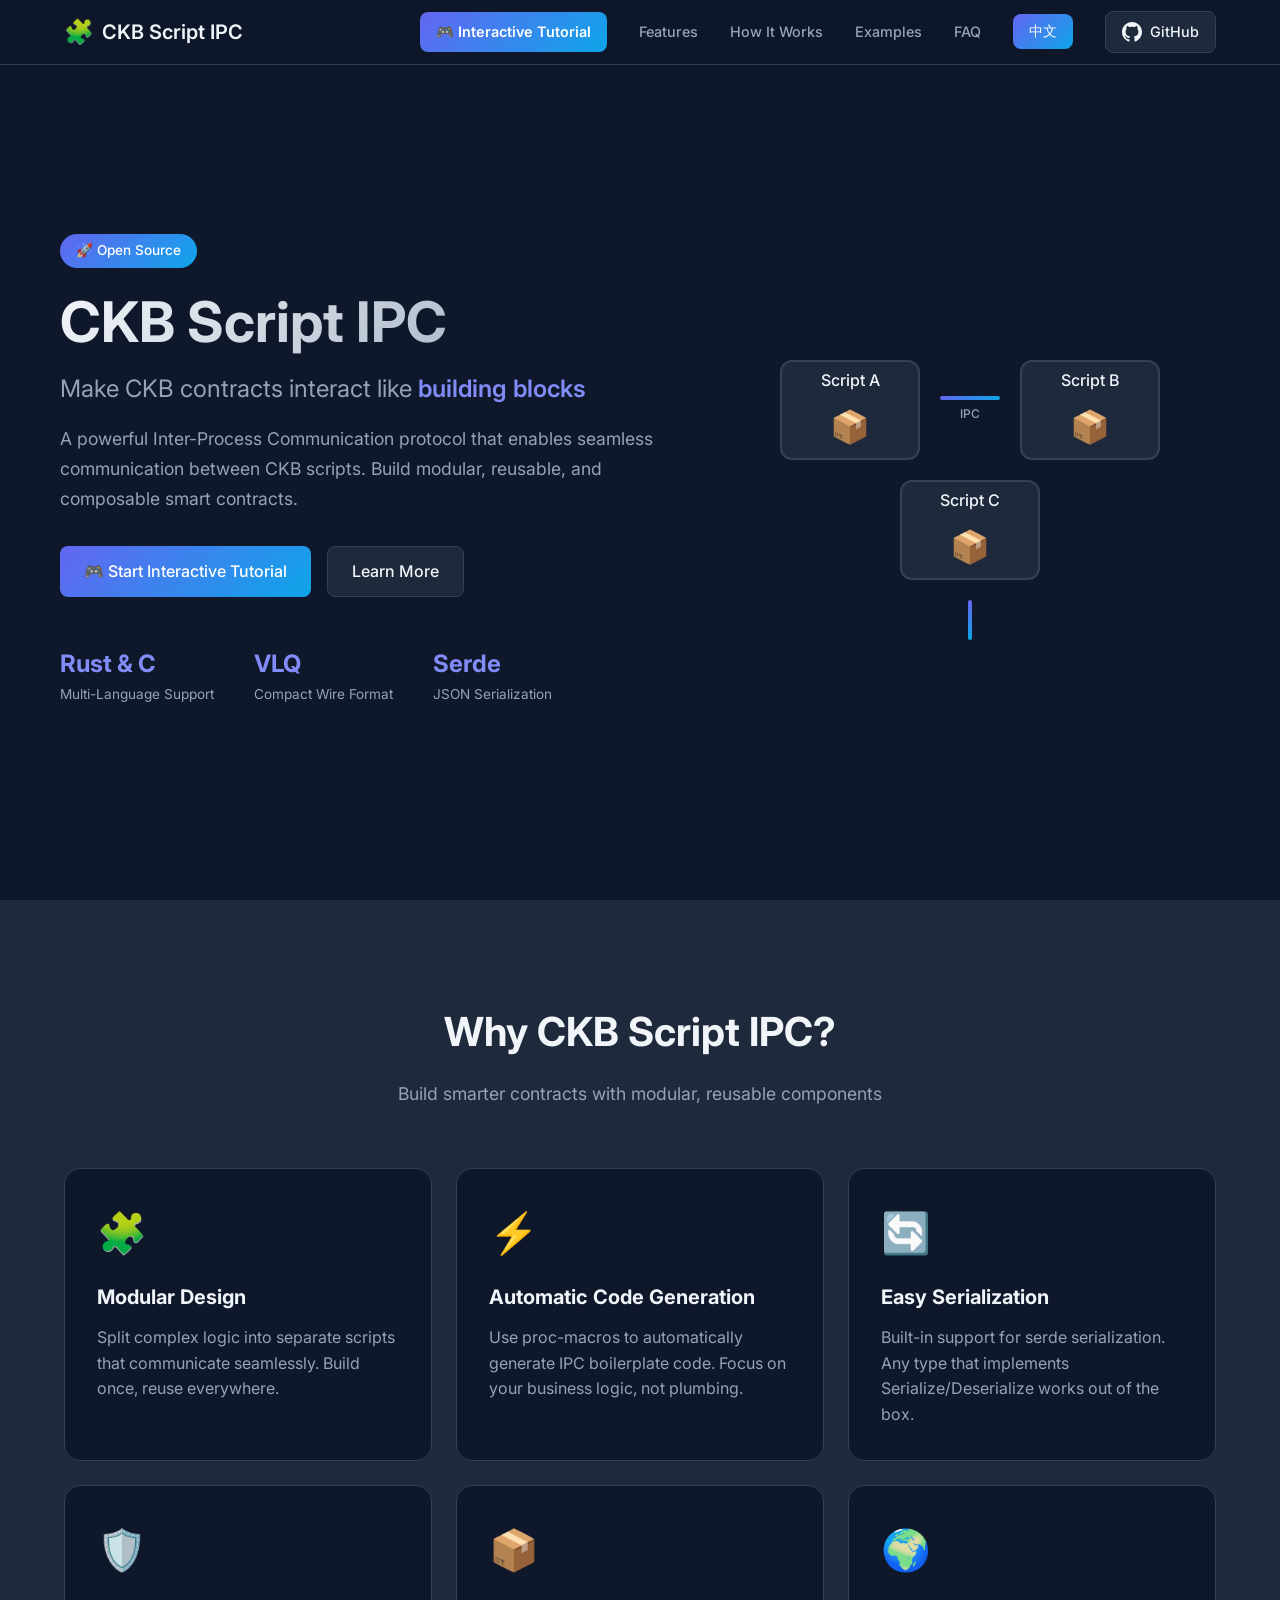
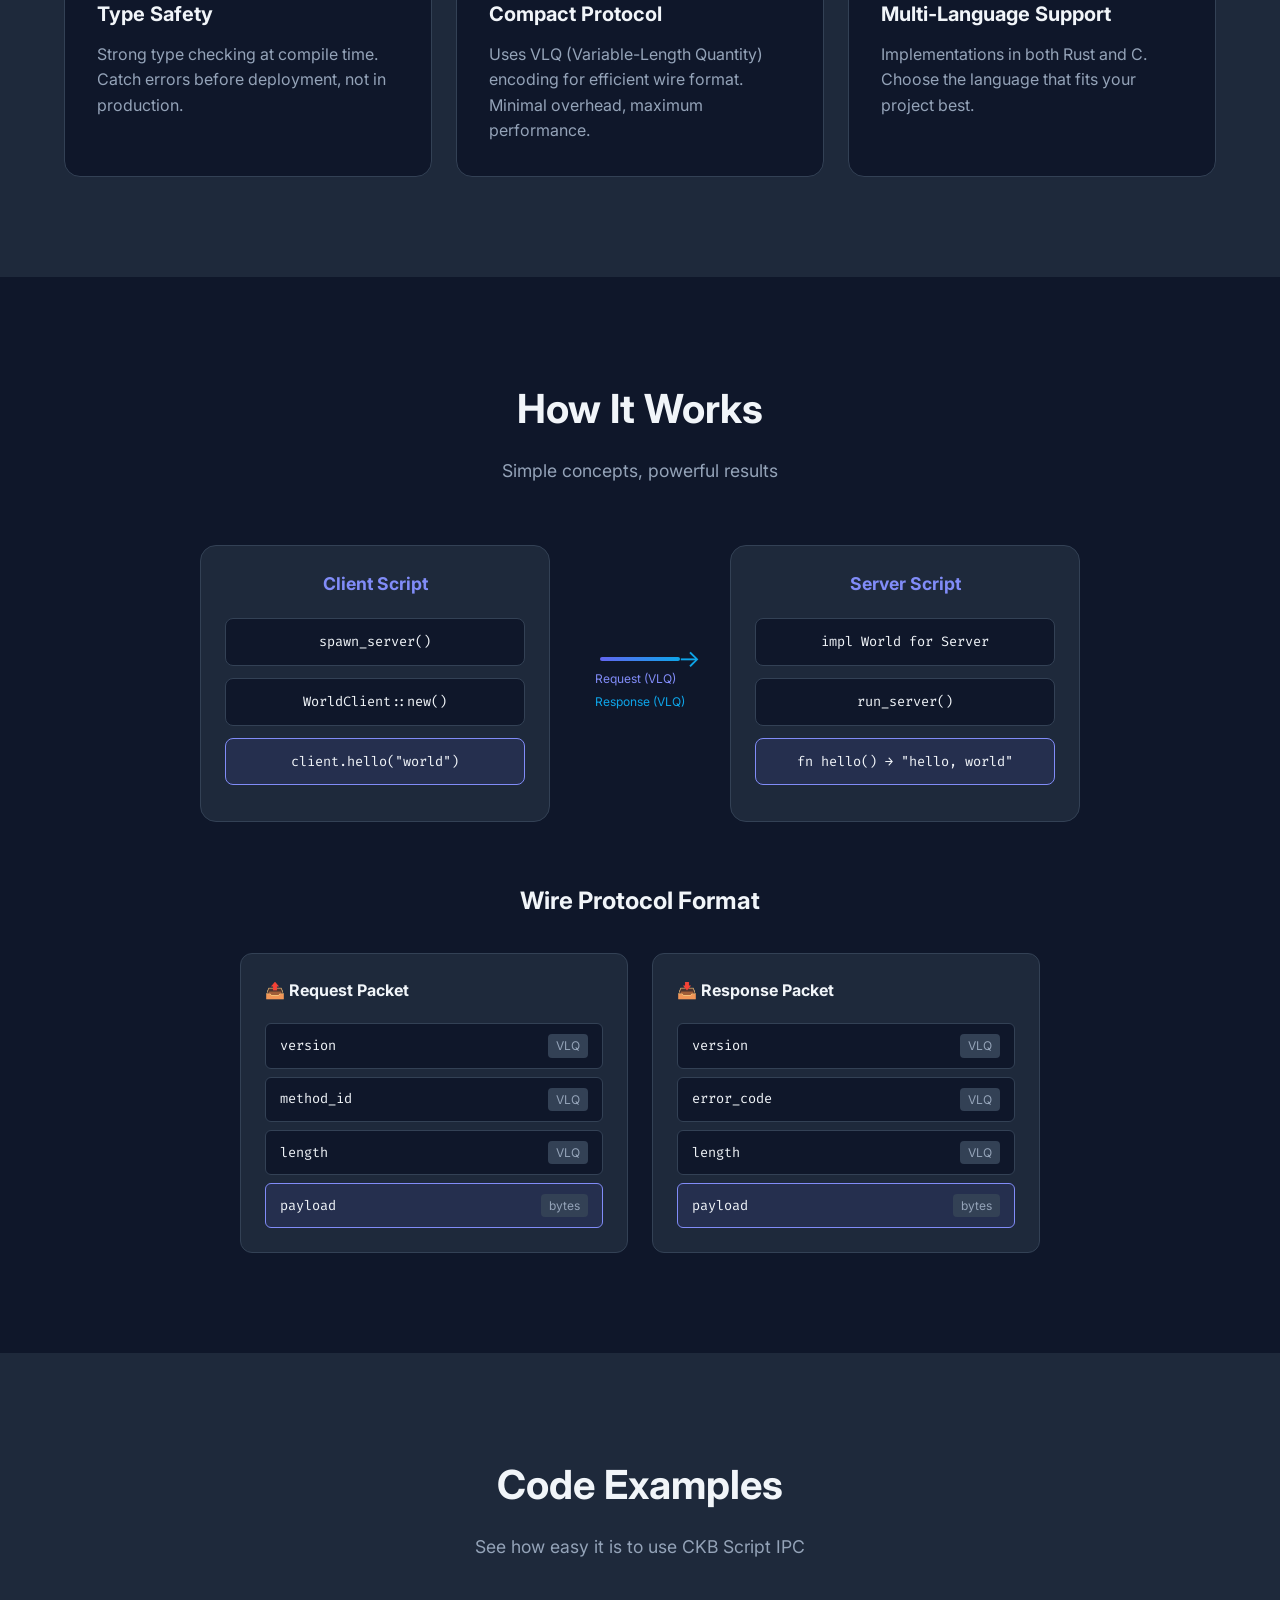
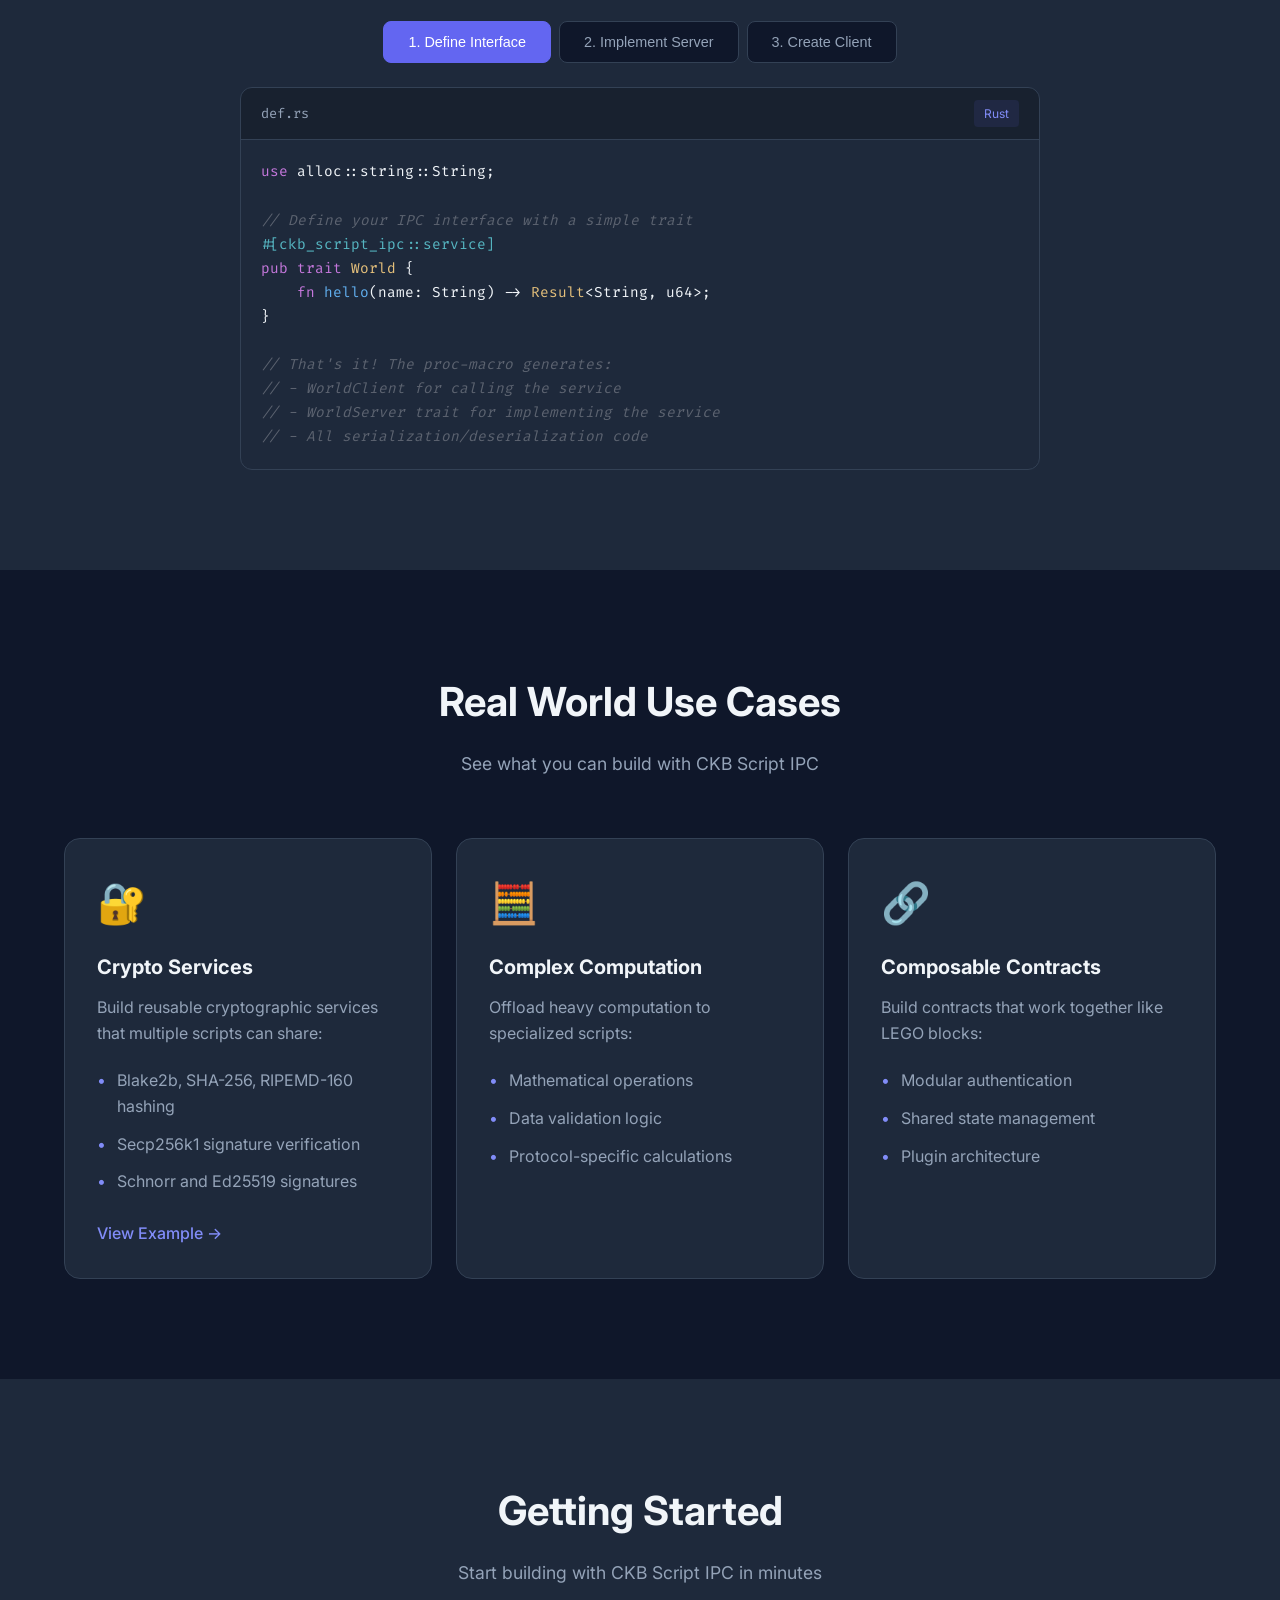
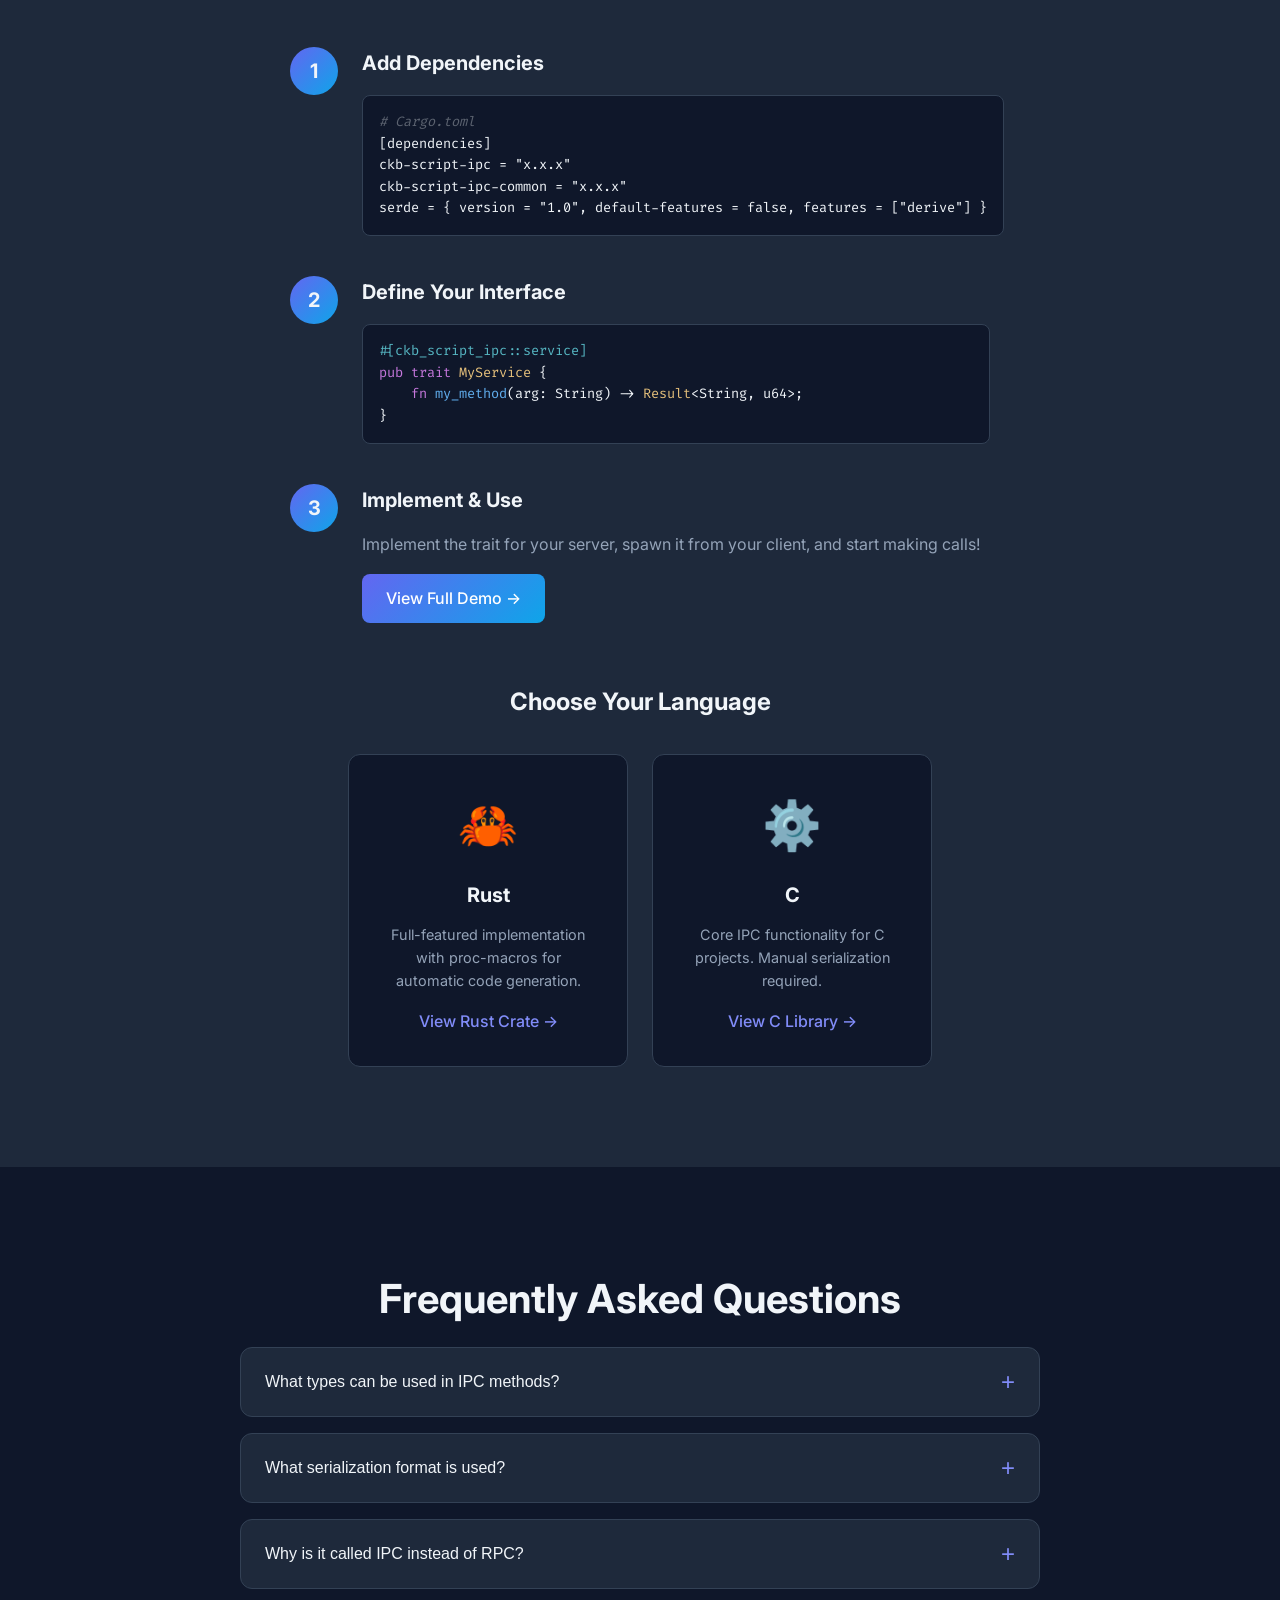
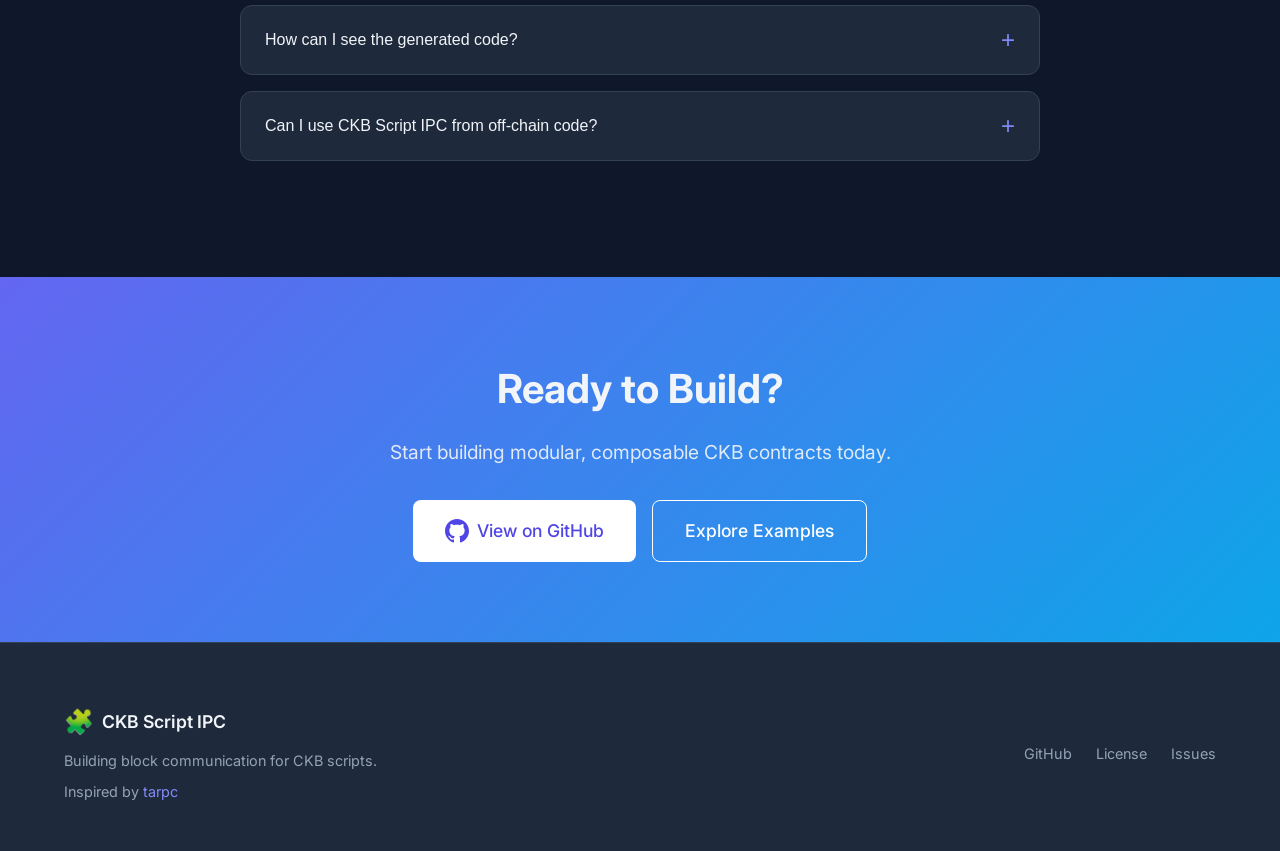
==== commit 86755ec5: "Add bilingual support (English/Chinese) to index.html Co-authored-by: gpBlockchain <32102187+gpBlock" ====
--- a/docs/index.html
+++ b/docs/index.html
@@ -7,7 +7,7 @@
     <link rel="stylesheet" href="styles.css">
     <link rel="preconnect" href="https://fonts.googleapis.com">
     <link rel="preconnect" href="https://fonts.gstatic.com" crossorigin>
-    <link href="https://fonts.googleapis.com/css2?family=Inter:wght@300;400;500;600;700&family=Fira+Code:wght@400;500&display=swap" rel="stylesheet">
+    <link href="https://fonts.googleapis.com/css2?family=Inter:wght@300;400;500;600;700&family=Fira+Code:wght@400;500&family=Noto+Sans+SC:wght@300;400;500;600;700&display=swap" rel="stylesheet">
 </head>
 <body>
     <!-- Navigation -->
@@ -18,11 +18,12 @@
                 CKB Script IPC
             </a>
             <div class="nav-links">
-                <a href="playground.html" class="nav-highlight">🎮 Interactive Tutorial</a>
-                <a href="#features">Features</a>
-                <a href="#how-it-works">How It Works</a>
-                <a href="#examples">Examples</a>
-                <a href="#faq">FAQ</a>
+                <a href="playground.html" class="nav-highlight" data-i18n="nav_tutorial">🎮 Interactive Tutorial</a>
+                <a href="#features" data-i18n="index_nav_features">Features</a>
+                <a href="#how-it-works" data-i18n="index_nav_how_works">How It Works</a>
+                <a href="#examples" data-i18n="index_nav_examples">Examples</a>
+                <a href="#faq" data-i18n="index_nav_faq">FAQ</a>
+                <button class="lang-switch" id="langSwitch" onclick="i18n.switchLanguage()" aria-label="Switch language">中文</button>
                 <a href="https://github.com/gpBlockchain/ckb-script-ipc" target="_blank" class="btn-github" aria-label="View project on GitHub">
                     <svg width="20" height="20" viewBox="0 0 24 24" fill="currentColor" aria-hidden="true">
                         <path d="M12 0c-6.626 0-12 5.373-12 12 0 5.302 3.438 9.8 8.207 11.387.599.111.793-.261.793-.577v-2.234c-3.338.726-4.033-1.416-4.033-1.416-.546-1.387-1.333-1.756-1.333-1.756-1.089-.745.083-.729.083-.729 1.205.084 1.839 1.237 1.839 1.237 1.07 1.834 2.807 1.304 3.492.997.107-.775.418-1.305.762-1.604-2.665-.305-5.467-1.334-5.467-5.931 0-1.311.469-2.381 1.236-3.221-.124-.303-.535-1.524.117-3.176 0 0 1.008-.322 3.301 1.23.957-.266 1.983-.399 3.003-.404 1.02.005 2.047.138 3.006.404 2.291-1.552 3.297-1.23 3.297-1.23.653 1.653.242 2.874.118 3.176.77.84 1.235 1.911 1.235 3.221 0 4.609-2.807 5.624-5.479 5.921.43.372.823 1.102.823 2.222v3.293c0 .319.192.694.801.576 4.765-1.589 8.199-6.086 8.199-11.386 0-6.627-5.373-12-12-12z"/>
@@ -37,38 +38,38 @@
     <!-- Hero Section -->
     <header class="hero">
         <div class="hero-content">
-            <div class="hero-badge">🚀 Open Source</div>
-            <h1>CKB Script IPC</h1>
+            <div class="hero-badge" data-i18n="index_hero_badge">🚀 Open Source</div>
+            <h1 data-i18n="index_hero_title">CKB Script IPC</h1>
             <p class="hero-subtitle">
-                Make CKB contracts interact like <span class="highlight">building blocks</span>
-            </p>
-            <p class="hero-description">
+                <span data-i18n="index_hero_subtitle_1">Make CKB contracts interact like</span> <span class="highlight" data-i18n="index_hero_subtitle_2">building blocks</span><span data-i18n="index_hero_subtitle_3"></span>
+            </p>
+            <p class="hero-description" data-i18n="index_hero_description">
                 A powerful Inter-Process Communication protocol that enables seamless communication 
                 between CKB scripts. Build modular, reusable, and composable smart contracts.
             </p>
             <div class="hero-buttons">
-                <a href="playground.html" class="btn btn-primary">🎮 Start Interactive Tutorial</a>
-                <a href="#how-it-works" class="btn btn-secondary">Learn More</a>
+                <a href="playground.html" class="btn btn-primary" data-i18n="index_hero_btn_tutorial">🎮 Start Interactive Tutorial</a>
+                <a href="#how-it-works" class="btn btn-secondary" data-i18n="index_hero_btn_learn">Learn More</a>
             </div>
             <div class="hero-stats">
                 <div class="stat">
-                    <span class="stat-number">Rust & C</span>
-                    <span class="stat-label">Multi-Language Support</span>
+                    <span class="stat-number" data-i18n="index_hero_stat1_num">Rust & C</span>
+                    <span class="stat-label" data-i18n="index_hero_stat1_label">Multi-Language Support</span>
                 </div>
                 <div class="stat">
-                    <span class="stat-number">VLQ</span>
-                    <span class="stat-label">Compact Wire Format</span>
+                    <span class="stat-number" data-i18n="index_hero_stat2_num">VLQ</span>
+                    <span class="stat-label" data-i18n="index_hero_stat2_label">Compact Wire Format</span>
                 </div>
                 <div class="stat">
-                    <span class="stat-number">Serde</span>
-                    <span class="stat-label">JSON Serialization</span>
+                    <span class="stat-number" data-i18n="index_hero_stat3_num">Serde</span>
+                    <span class="stat-label" data-i18n="index_hero_stat3_label">JSON Serialization</span>
                 </div>
             </div>
         </div>
         <div class="hero-visual">
             <div class="blocks-animation">
                 <div class="block block-1">
-                    <span>Script A</span>
+                    <span data-i18n="index_hero_script_a">Script A</span>
                     <div class="block-icon">📦</div>
                 </div>
                 <div class="connection">
@@ -76,14 +77,14 @@
                     <span class="connection-label">IPC</span>
                 </div>
                 <div class="block block-2">
-                    <span>Script B</span>
+                    <span data-i18n="index_hero_script_b">Script B</span>
                     <div class="block-icon">📦</div>
                 </div>
                 <div class="connection vertical">
                     <div class="data-flow"></div>
                 </div>
                 <div class="block block-3">
-                    <span>Script C</span>
+                    <span data-i18n="index_hero_script_c">Script C</span>
                     <div class="block-icon">📦</div>
                 </div>
             </div>
@@ -93,40 +94,40 @@
     <!-- Features Section -->
     <section id="features" class="features">
         <div class="container">
-            <h2 class="section-title">Why CKB Script IPC?</h2>
-            <p class="section-subtitle">
+            <h2 class="section-title" data-i18n="index_features_title">Why CKB Script IPC?</h2>
+            <p class="section-subtitle" data-i18n="index_features_subtitle">
                 Build smarter contracts with modular, reusable components
             </p>
             <div class="features-grid">
                 <div class="feature-card">
                     <div class="feature-icon">🧩</div>
-                    <h3>Modular Design</h3>
-                    <p>Split complex logic into separate scripts that communicate seamlessly. Build once, reuse everywhere.</p>
+                    <h3 data-i18n="index_feature1_title">Modular Design</h3>
+                    <p data-i18n="index_feature1_desc">Split complex logic into separate scripts that communicate seamlessly. Build once, reuse everywhere.</p>
                 </div>
                 <div class="feature-card">
                     <div class="feature-icon">⚡</div>
-                    <h3>Automatic Code Generation</h3>
-                    <p>Use proc-macros to automatically generate IPC boilerplate code. Focus on your business logic, not plumbing.</p>
+                    <h3 data-i18n="index_feature2_title">Automatic Code Generation</h3>
+                    <p data-i18n="index_feature2_desc">Use proc-macros to automatically generate IPC boilerplate code. Focus on your business logic, not plumbing.</p>
                 </div>
                 <div class="feature-card">
                     <div class="feature-icon">🔄</div>
-                    <h3>Easy Serialization</h3>
-                    <p>Built-in support for serde serialization. Any type that implements Serialize/Deserialize works out of the box.</p>
+                    <h3 data-i18n="index_feature3_title">Easy Serialization</h3>
+                    <p data-i18n="index_feature3_desc">Built-in support for serde serialization. Any type that implements Serialize/Deserialize works out of the box.</p>
                 </div>
                 <div class="feature-card">
                     <div class="feature-icon">🛡️</div>
-                    <h3>Type Safety</h3>
-                    <p>Strong type checking at compile time. Catch errors before deployment, not in production.</p>
+                    <h3 data-i18n="index_feature4_title">Type Safety</h3>
+                    <p data-i18n="index_feature4_desc">Strong type checking at compile time. Catch errors before deployment, not in production.</p>
                 </div>
                 <div class="feature-card">
                     <div class="feature-icon">📦</div>
-                    <h3>Compact Protocol</h3>
-                    <p>Uses VLQ (Variable-Length Quantity) encoding for efficient wire format. Minimal overhead, maximum performance.</p>
+                    <h3 data-i18n="index_feature5_title">Compact Protocol</h3>
+                    <p data-i18n="index_feature5_desc">Uses VLQ (Variable-Length Quantity) encoding for efficient wire format. Minimal overhead, maximum performance.</p>
                 </div>
                 <div class="feature-card">
                     <div class="feature-icon">🌍</div>
-                    <h3>Multi-Language Support</h3>
-                    <p>Implementations in both Rust and C. Choose the language that fits your project best.</p>
+                    <h3 data-i18n="index_feature6_title">Multi-Language Support</h3>
+                    <p data-i18n="index_feature6_desc">Implementations in both Rust and C. Choose the language that fits your project best.</p>
                 </div>
             </div>
         </div>
@@ -135,15 +136,15 @@
     <!-- How It Works Section -->
     <section id="how-it-works" class="how-it-works">
         <div class="container">
-            <h2 class="section-title">How It Works</h2>
-            <p class="section-subtitle">
+            <h2 class="section-title" data-i18n="index_how_title">How It Works</h2>
+            <p class="section-subtitle" data-i18n="index_how_subtitle">
                 Simple concepts, powerful results
             </p>
             
             <div class="architecture">
                 <div class="arch-diagram">
                     <div class="arch-layer client-layer">
-                        <h4>Client Script</h4>
+                        <h4 data-i18n="index_how_client">Client Script</h4>
                         <div class="arch-box">
                             <span>spawn_server()</span>
                         </div>
@@ -158,13 +159,13 @@
                     <div class="arch-arrow">
                         <div class="arrow-line"></div>
                         <div class="arrow-labels">
-                            <span class="arrow-label request">Request (VLQ)</span>
-                            <span class="arrow-label response">Response (VLQ)</span>
+                            <span class="arrow-label request" data-i18n="index_how_request">Request (VLQ)</span>
+                            <span class="arrow-label response" data-i18n="index_how_response">Response (VLQ)</span>
                         </div>
                     </div>
                     
                     <div class="arch-layer server-layer">
-                        <h4>Server Script</h4>
+                        <h4 data-i18n="index_how_server">Server Script</h4>
                         <div class="arch-box">
                             <span>impl World for Server</span>
                         </div>
@@ -179,10 +180,10 @@
             </div>
 
             <div class="protocol-details">
-                <h3>Wire Protocol Format</h3>
+                <h3 data-i18n="index_protocol_title">Wire Protocol Format</h3>
                 <div class="protocol-grid">
                     <div class="protocol-card">
-                        <h4>📤 Request Packet</h4>
+                        <h4 data-i18n="index_protocol_request">📤 Request Packet</h4>
                         <div class="packet-structure">
                             <div class="packet-field">
                                 <span class="field-name">version</span>
@@ -203,7 +204,7 @@
                         </div>
                     </div>
                     <div class="protocol-card">
-                        <h4>📥 Response Packet</h4>
+                        <h4 data-i18n="index_protocol_response">📥 Response Packet</h4>
                         <div class="packet-structure">
                             <div class="packet-field">
                                 <span class="field-name">version</span>
@@ -231,15 +232,15 @@
     <!-- Code Examples Section -->
     <section id="examples" class="examples">
         <div class="container">
-            <h2 class="section-title">Code Examples</h2>
-            <p class="section-subtitle">
+            <h2 class="section-title" data-i18n="index_examples_title">Code Examples</h2>
+            <p class="section-subtitle" data-i18n="index_examples_subtitle">
                 See how easy it is to use CKB Script IPC
             </p>
 
             <div class="code-tabs">
-                <button class="tab-btn active" data-tab="define">1. Define Interface</button>
-                <button class="tab-btn" data-tab="server">2. Implement Server</button>
-                <button class="tab-btn" data-tab="client">3. Create Client</button>
+                <button class="tab-btn active" data-tab="define" data-i18n="index_examples_tab1">1. Define Interface</button>
+                <button class="tab-btn" data-tab="server" data-i18n="index_examples_tab2">2. Implement Server</button>
+                <button class="tab-btn" data-tab="client" data-i18n="index_examples_tab3">3. Create Client</button>
             </div>
 
             <div class="code-panels">
@@ -324,43 +325,43 @@
     <!-- Use Cases Section -->
     <section id="use-cases" class="use-cases">
         <div class="container">
-            <h2 class="section-title">Real World Use Cases</h2>
-            <p class="section-subtitle">
+            <h2 class="section-title" data-i18n="index_usecases_title">Real World Use Cases</h2>
+            <p class="section-subtitle" data-i18n="index_usecases_subtitle">
                 See what you can build with CKB Script IPC
             </p>
 
             <div class="use-case-grid">
                 <div class="use-case-card">
                     <div class="use-case-icon">🔐</div>
-                    <h3>Crypto Services</h3>
-                    <p>Build reusable cryptographic services that multiple scripts can share:</p>
+                    <h3 data-i18n="index_usecase1_title">Crypto Services</h3>
+                    <p data-i18n="index_usecase1_desc">Build reusable cryptographic services that multiple scripts can share:</p>
                     <ul>
-                        <li>Blake2b, SHA-256, RIPEMD-160 hashing</li>
-                        <li>Secp256k1 signature verification</li>
-                        <li>Schnorr and Ed25519 signatures</li>
+                        <li data-i18n="index_usecase1_item1">Blake2b, SHA-256, RIPEMD-160 hashing</li>
+                        <li data-i18n="index_usecase1_item2">Secp256k1 signature verification</li>
+                        <li data-i18n="index_usecase1_item3">Schnorr and Ed25519 signatures</li>
                     </ul>
-                    <a href="https://github.com/gpBlockchain/ckb-script-ipc/tree/main/contracts/ckb-crypto-service" target="_blank" class="use-case-link">View Example →</a>
+                    <a href="https://github.com/gpBlockchain/ckb-script-ipc/tree/main/contracts/ckb-crypto-service" target="_blank" class="use-case-link" data-i18n="index_usecase1_link">View Example →</a>
                 </div>
                 
                 <div class="use-case-card">
                     <div class="use-case-icon">🧮</div>
-                    <h3>Complex Computation</h3>
-                    <p>Offload heavy computation to specialized scripts:</p>
+                    <h3 data-i18n="index_usecase2_title">Complex Computation</h3>
+                    <p data-i18n="index_usecase2_desc">Offload heavy computation to specialized scripts:</p>
                     <ul>
-                        <li>Mathematical operations</li>
-                        <li>Data validation logic</li>
-                        <li>Protocol-specific calculations</li>
+                        <li data-i18n="index_usecase2_item1">Mathematical operations</li>
+                        <li data-i18n="index_usecase2_item2">Data validation logic</li>
+                        <li data-i18n="index_usecase2_item3">Protocol-specific calculations</li>
                     </ul>
                 </div>
                 
                 <div class="use-case-card">
                     <div class="use-case-icon">🔗</div>
-                    <h3>Composable Contracts</h3>
-                    <p>Build contracts that work together like LEGO blocks:</p>
+                    <h3 data-i18n="index_usecase3_title">Composable Contracts</h3>
+                    <p data-i18n="index_usecase3_desc">Build contracts that work together like LEGO blocks:</p>
                     <ul>
-                        <li>Modular authentication</li>
-                        <li>Shared state management</li>
-                        <li>Plugin architecture</li>
+                        <li data-i18n="index_usecase3_item1">Modular authentication</li>
+                        <li data-i18n="index_usecase3_item2">Shared state management</li>
+                        <li data-i18n="index_usecase3_item3">Plugin architecture</li>
                     </ul>
                 </div>
             </div>
@@ -370,8 +371,8 @@
     <!-- Getting Started Section -->
     <section id="getting-started" class="getting-started">
         <div class="container">
-            <h2 class="section-title">Getting Started</h2>
-            <p class="section-subtitle">
+            <h2 class="section-title" data-i18n="index_started_title">Getting Started</h2>
+            <p class="section-subtitle" data-i18n="index_started_subtitle">
                 Start building with CKB Script IPC in minutes
             </p>
 
@@ -379,7 +380,7 @@
                 <div class="step">
                     <div class="step-number">1</div>
                     <div class="step-content">
-                        <h3>Add Dependencies</h3>
+                        <h3 data-i18n="index_started_step1_title">Add Dependencies</h3>
                         <div class="code-block">
                             <pre><code><span class="comment"># Cargo.toml</span>
 [dependencies]
@@ -393,7 +394,7 @@
                 <div class="step">
                     <div class="step-number">2</div>
                     <div class="step-content">
-                        <h3>Define Your Interface</h3>
+                        <h3 data-i18n="index_started_step2_title">Define Your Interface</h3>
                         <div class="code-block">
                             <pre><code><span class="attribute">#[ckb_script_ipc::service]</span>
 <span class="keyword">pub trait</span> <span class="type">MyService</span> {
@@ -406,27 +407,27 @@
                 <div class="step">
                     <div class="step-number">3</div>
                     <div class="step-content">
-                        <h3>Implement & Use</h3>
-                        <p>Implement the trait for your server, spawn it from your client, and start making calls!</p>
-                        <a href="https://github.com/gpBlockchain/ckb-script-ipc/tree/main/contracts/ckb-script-ipc-demo" target="_blank" class="btn btn-primary">View Full Demo →</a>
+                        <h3 data-i18n="index_started_step3_title">Implement & Use</h3>
+                        <p data-i18n="index_started_step3_desc">Implement the trait for your server, spawn it from your client, and start making calls!</p>
+                        <a href="https://github.com/gpBlockchain/ckb-script-ipc/tree/main/contracts/ckb-script-ipc-demo" target="_blank" class="btn btn-primary" data-i18n="index_started_step3_btn">View Full Demo →</a>
                     </div>
                 </div>
             </div>
 
             <div class="language-options">
-                <h3>Choose Your Language</h3>
+                <h3 data-i18n="index_started_lang_title">Choose Your Language</h3>
                 <div class="lang-cards">
                     <div class="lang-card">
                         <div class="lang-icon">🦀</div>
-                        <h4>Rust</h4>
-                        <p>Full-featured implementation with proc-macros for automatic code generation.</p>
-                        <a href="https://github.com/gpBlockchain/ckb-script-ipc/tree/main/crates/ckb-script-ipc" target="_blank">View Rust Crate →</a>
+                        <h4 data-i18n="index_started_rust_title">Rust</h4>
+                        <p data-i18n="index_started_rust_desc">Full-featured implementation with proc-macros for automatic code generation.</p>
+                        <a href="https://github.com/gpBlockchain/ckb-script-ipc/tree/main/crates/ckb-script-ipc" target="_blank" data-i18n="index_started_rust_link">View Rust Crate →</a>
                     </div>
                     <div class="lang-card">
                         <div class="lang-icon">⚙️</div>
-                        <h4>C</h4>
-                        <p>Core IPC functionality for C projects. Manual serialization required.</p>
-                        <a href="https://github.com/gpBlockchain/ckb-script-ipc/tree/main/c" target="_blank">View C Library →</a>
+                        <h4 data-i18n="index_started_c_title">C</h4>
+                        <p data-i18n="index_started_c_desc">Core IPC functionality for C projects. Manual serialization required.</p>
+                        <a href="https://github.com/gpBlockchain/ckb-script-ipc/tree/main/c" target="_blank" data-i18n="index_started_c_link">View C Library →</a>
                     </div>
                 </div>
             </div>
@@ -436,56 +437,56 @@
     <!-- FAQ Section -->
     <section id="faq" class="faq">
         <div class="container">
-            <h2 class="section-title">Frequently Asked Questions</h2>
+            <h2 class="section-title" data-i18n="index_faq_title">Frequently Asked Questions</h2>
             
             <div class="faq-list">
                 <div class="faq-item">
                     <button class="faq-question">
-                        <span>What types can be used in IPC methods?</span>
+                        <span data-i18n="index_faq1_q">What types can be used in IPC methods?</span>
                         <span class="faq-icon">+</span>
                     </button>
                     <div class="faq-answer">
-                        <p>Any type that implements <code>Serialize</code> and <code>Deserialize</code> from serde can be used. This includes all primitive types, standard library types, and custom structs annotated with <code>#[derive(Serialize, Deserialize)]</code>.</p>
+                        <p data-i18n="index_faq1_a">Any type that implements Serialize and Deserialize from serde can be used. This includes all primitive types, standard library types, and custom structs annotated with #[derive(Serialize, Deserialize)].</p>
                     </div>
                 </div>
 
                 <div class="faq-item">
                     <button class="faq-question">
-                        <span>What serialization format is used?</span>
+                        <span data-i18n="index_faq2_q">What serialization format is used?</span>
                         <span class="faq-icon">+</span>
                     </button>
                     <div class="faq-answer">
-                        <p>CKB Script IPC uses <a href="https://crates.io/crates/serde_json" target="_blank">serde_json</a> for message serialization. This provides a good balance between human readability and compatibility.</p>
+                        <p data-i18n="index_faq2_a">CKB Script IPC uses serde_json for message serialization. This provides a good balance between human readability and compatibility.</p>
                     </div>
                 </div>
 
                 <div class="faq-item">
                     <button class="faq-question">
-                        <span>Why is it called IPC instead of RPC?</span>
+                        <span data-i18n="index_faq3_q">Why is it called IPC instead of RPC?</span>
                         <span class="faq-icon">+</span>
                     </button>
                     <div class="faq-answer">
-                        <p>The code operates within a script process that is part of a transaction, and can only run on the same machine. This is more akin to Inter-Process Communication (IPC) rather than Remote Procedure Call (RPC). RPC typically includes features like encryption, authentication, retries, and scaling that aren't relevant in this context.</p>
+                        <p data-i18n="index_faq3_a">The code operates within a script process that is part of a transaction, and can only run on the same machine. This is more akin to Inter-Process Communication (IPC) rather than Remote Procedure Call (RPC). RPC typically includes features like encryption, authentication, retries, and scaling that aren't relevant in this context.</p>
                     </div>
                 </div>
 
                 <div class="faq-item">
                     <button class="faq-question">
-                        <span>How can I see the generated code?</span>
+                        <span data-i18n="index_faq4_q">How can I see the generated code?</span>
                         <span class="faq-icon">+</span>
                     </button>
                     <div class="faq-answer">
-                        <p>Use <a href="https://github.com/dtolnay/cargo-expand" target="_blank">cargo-expand</a> to view the code generated by the <code>#[ckb_script_ipc::service]</code> macro.</p>
+                        <p data-i18n="index_faq4_a">Use cargo-expand to view the code generated by the #[ckb_script_ipc::service] macro.</p>
                     </div>
                 </div>
 
                 <div class="faq-item">
                     <button class="faq-question">
-                        <span>Can I use CKB Script IPC from off-chain code?</span>
+                        <span data-i18n="index_faq5_q">Can I use CKB Script IPC from off-chain code?</span>
                         <span class="faq-icon">+</span>
                     </button>
                     <div class="faq-answer">
-                        <p>Yes! Enable the <code>std</code> feature in <code>ckb-script-ipc-common</code> and use <code>native::spawn_server</code> to interact with on-chain script services from native code.</p>
+                        <p data-i18n="index_faq5_a">Yes! Enable the std feature in ckb-script-ipc-common and use native::spawn_server to interact with on-chain script services from native code.</p>
                     </div>
                 </div>
             </div>
@@ -495,16 +496,16 @@
     <!-- CTA Section -->
     <section class="cta">
         <div class="container">
-            <h2>Ready to Build?</h2>
-            <p>Start building modular, composable CKB contracts today.</p>
+            <h2 data-i18n="index_cta_title">Ready to Build?</h2>
+            <p data-i18n="index_cta_subtitle">Start building modular, composable CKB contracts today.</p>
             <div class="cta-buttons">
                 <a href="https://github.com/gpBlockchain/ckb-script-ipc" target="_blank" class="btn btn-primary btn-large">
                     <svg width="24" height="24" viewBox="0 0 24 24" fill="currentColor" aria-hidden="true">
                         <path d="M12 0c-6.626 0-12 5.373-12 12 0 5.302 3.438 9.8 8.207 11.387.599.111.793-.261.793-.577v-2.234c-3.338.726-4.033-1.416-4.033-1.416-.546-1.387-1.333-1.756-1.333-1.756-1.089-.745.083-.729.083-.729 1.205.084 1.839 1.237 1.839 1.237 1.07 1.834 2.807 1.304 3.492.997.107-.775.418-1.305.762-1.604-2.665-.305-5.467-1.334-5.467-5.931 0-1.311.469-2.381 1.236-3.221-.124-.303-.535-1.524.117-3.176 0 0 1.008-.322 3.301 1.23.957-.266 1.983-.399 3.003-.404 1.02.005 2.047.138 3.006.404 2.291-1.552 3.297-1.23 3.297-1.23.653 1.653.242 2.874.118 3.176.77.84 1.235 1.911 1.235 3.221 0 4.609-2.807 5.624-5.479 5.921.43.372.823 1.102.823 2.222v3.293c0 .319.192.694.801.576 4.765-1.589 8.199-6.086 8.199-11.386 0-6.627-5.373-12-12-12z"/>
                     </svg>
-                    View on GitHub
+                    <span data-i18n="index_cta_github">View on GitHub</span>
                 </a>
-                <a href="#examples" class="btn btn-secondary btn-large">Explore Examples</a>
+                <a href="#examples" class="btn btn-secondary btn-large" data-i18n="index_cta_examples">Explore Examples</a>
             </div>
         </div>
     </section>
@@ -517,9 +518,9 @@
                     <span class="logo-icon">🧩</span>
                     <span>CKB Script IPC</span>
                 </div>
-                <p>Building block communication for CKB scripts.</p>
+                <p data-i18n="index_footer_tagline">Building block communication for CKB scripts.</p>
                 <p class="footer-credit">
-                    Inspired by <a href="https://github.com/google/tarpc" target="_blank">tarpc</a>
+                    <span data-i18n="index_footer_inspired">Inspired by</span> <a href="https://github.com/google/tarpc" target="_blank">tarpc</a>
                 </p>
             </div>
             <div class="footer-links">
@@ -530,6 +531,7 @@
         </div>
     </footer>
 
+    <script src="i18n.js"></script>
     <script src="script.js"></script>
 </body>
 </html>
--- a/docs/styles.css
+++ b/docs/styles.css
@@ -29,7 +29,7 @@
 }
 
 body {
-    font-family: 'Inter', -apple-system, BlinkMacSystemFont, 'Segoe UI', Roboto, sans-serif;
+    font-family: 'Inter', -apple-system, BlinkMacSystemFont, 'Segoe UI', 'Noto Sans SC', 'PingFang SC', 'Microsoft YaHei', 'Hiragino Sans GB', Roboto, sans-serif;
     background-color: var(--background-color);
     color: var(--text-color);
     line-height: 1.6;
@@ -116,6 +116,24 @@
 }
 
 .nav-links a.nav-highlight:hover {
+    transform: translateY(-2px);
+    box-shadow: 0 4px 12px rgba(99, 102, 241, 0.3);
+}
+
+/* Language Switch Button */
+.lang-switch {
+    background: linear-gradient(135deg, var(--primary-color), var(--secondary-color));
+    color: white;
+    border: none;
+    padding: 8px 16px;
+    border-radius: 8px;
+    font-size: 0.9rem;
+    font-weight: 500;
+    cursor: pointer;
+    transition: all 0.2s;
+}
+
+.lang-switch:hover {
     transform: translateY(-2px);
     box-shadow: 0 4px 12px rgba(99, 102, 241, 0.3);
 }
